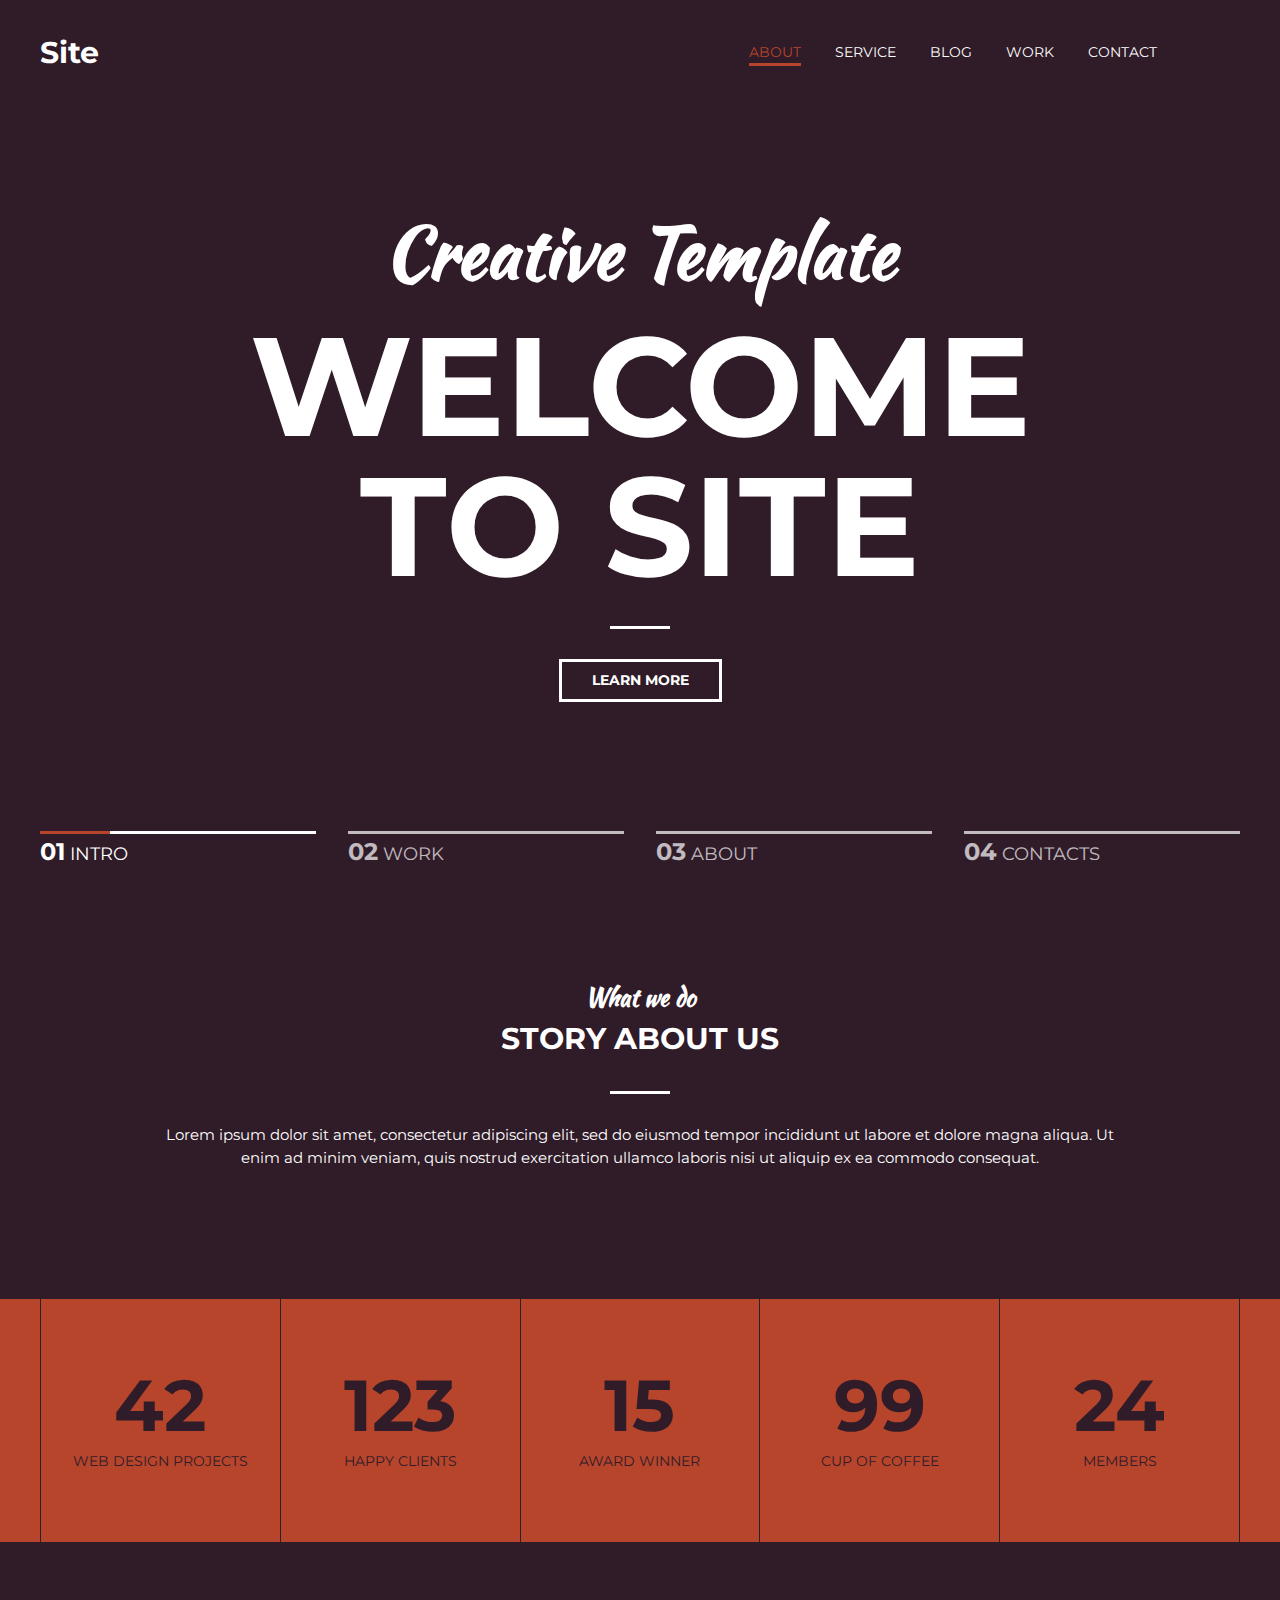
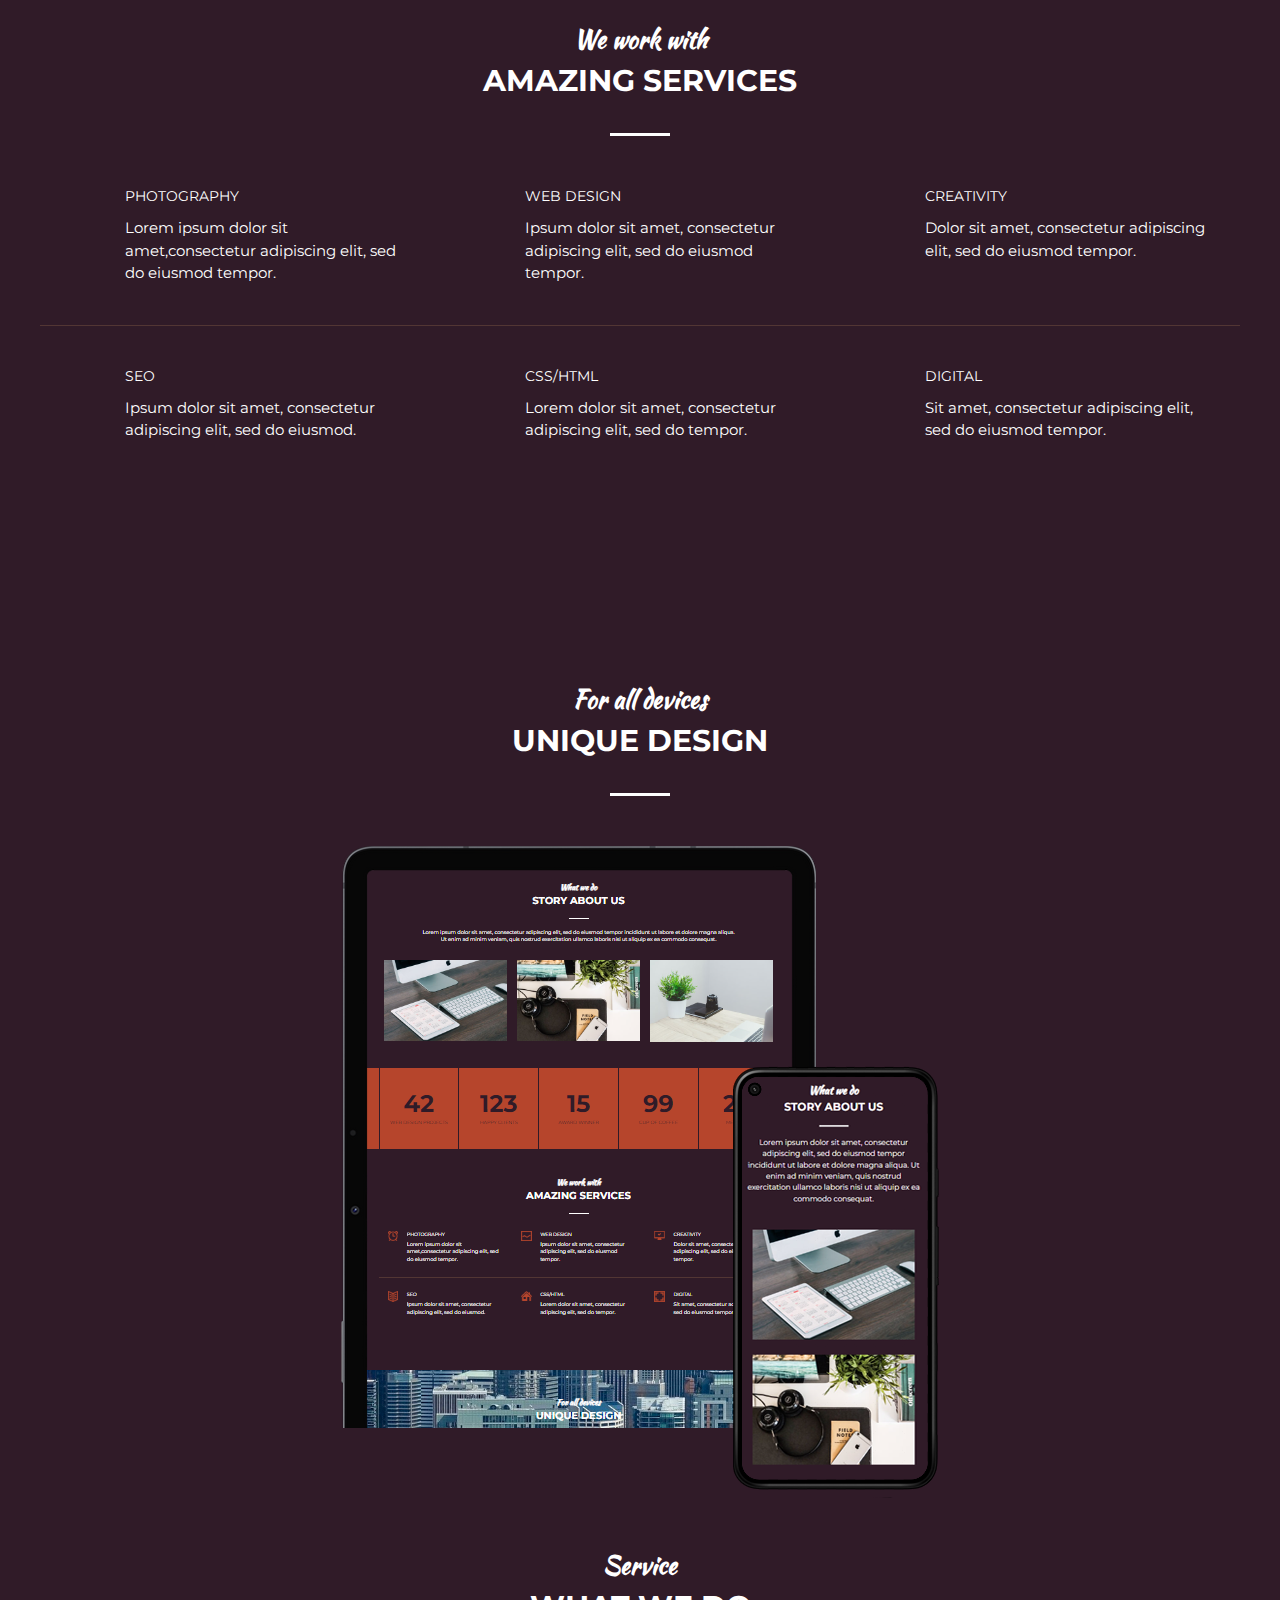
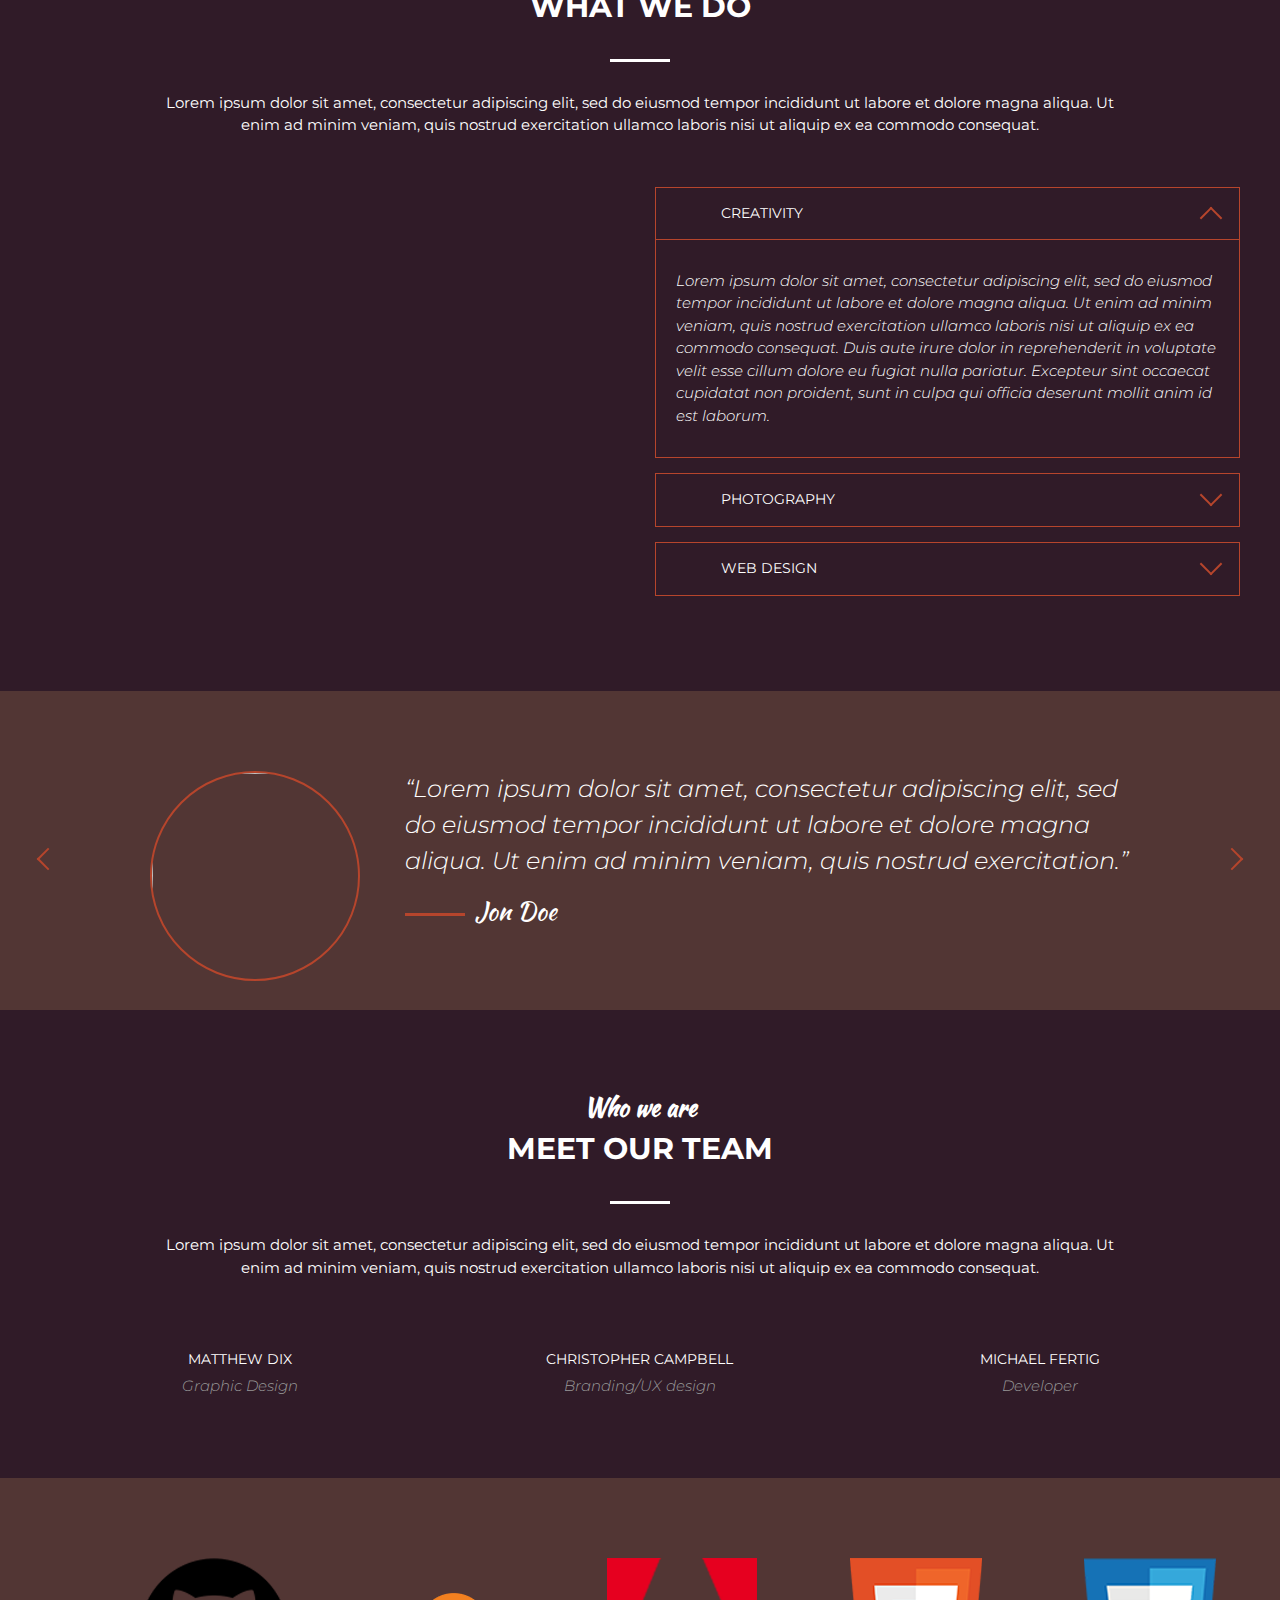
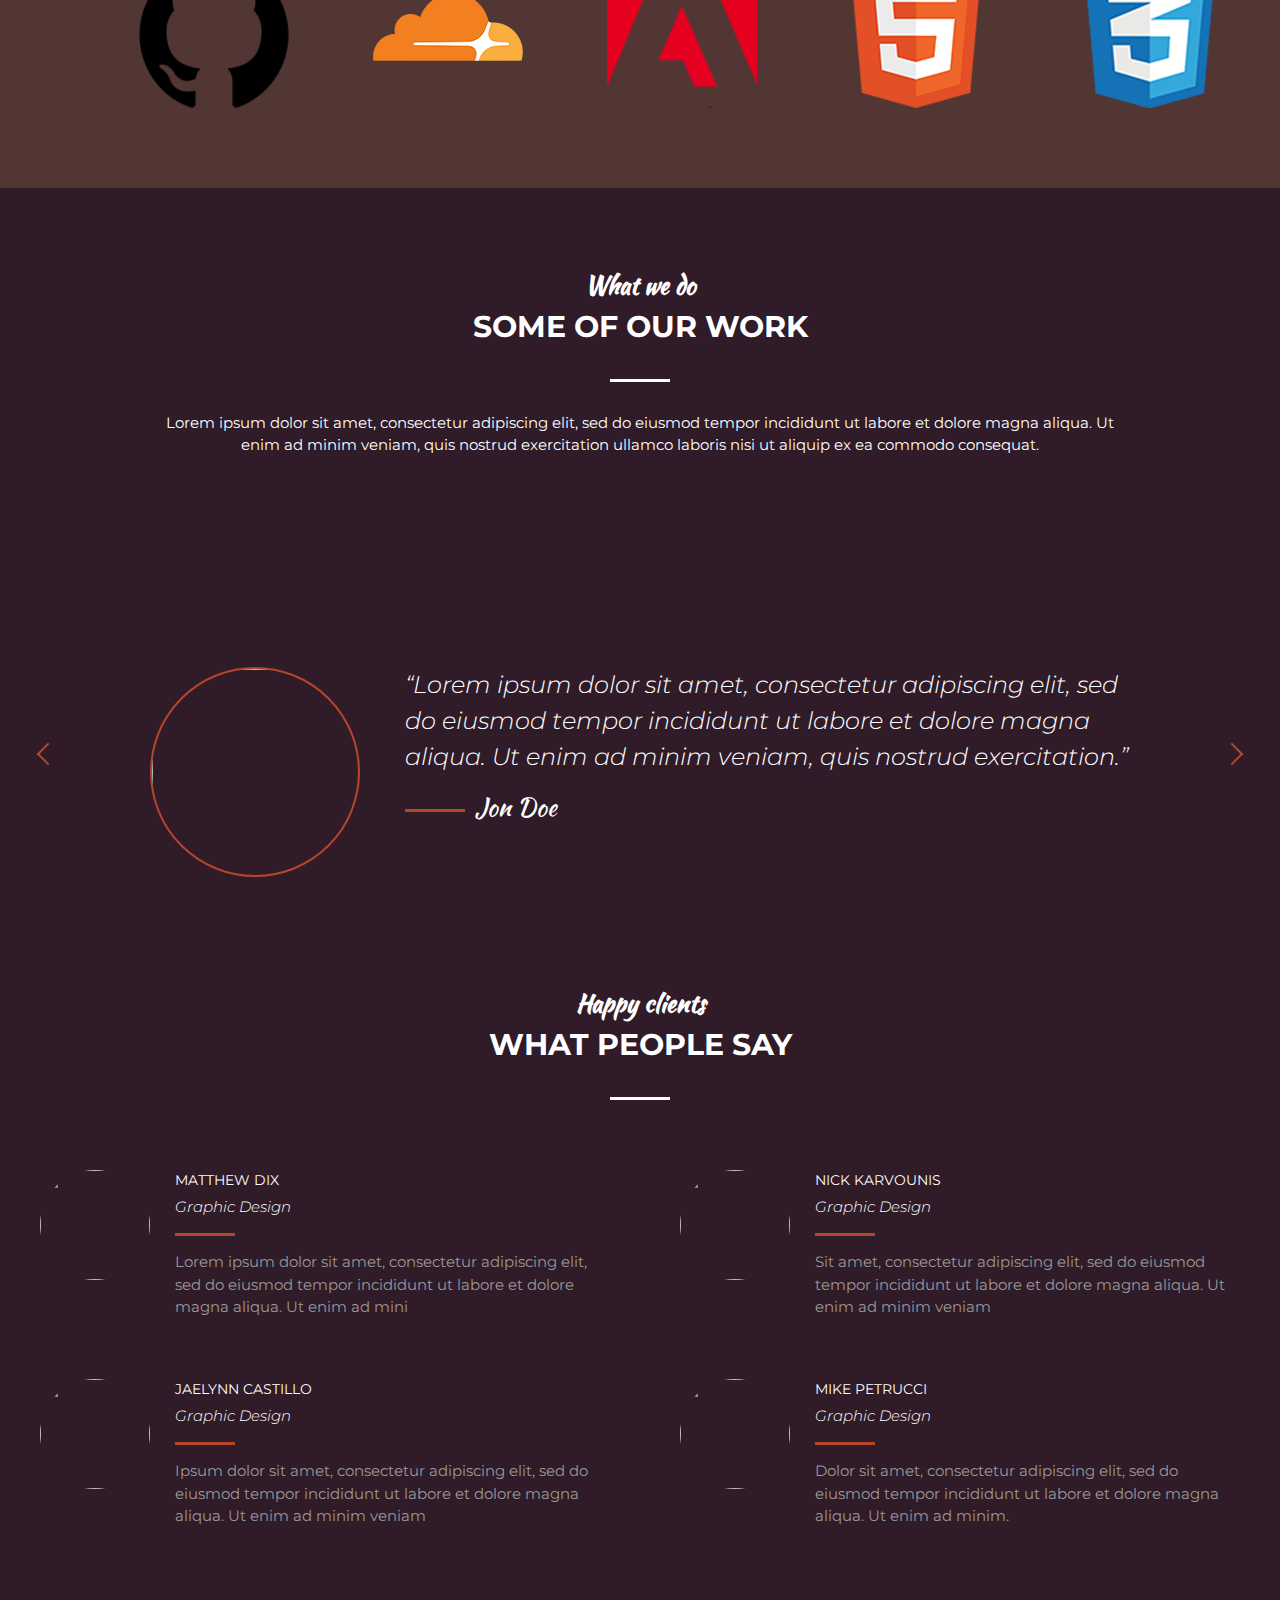
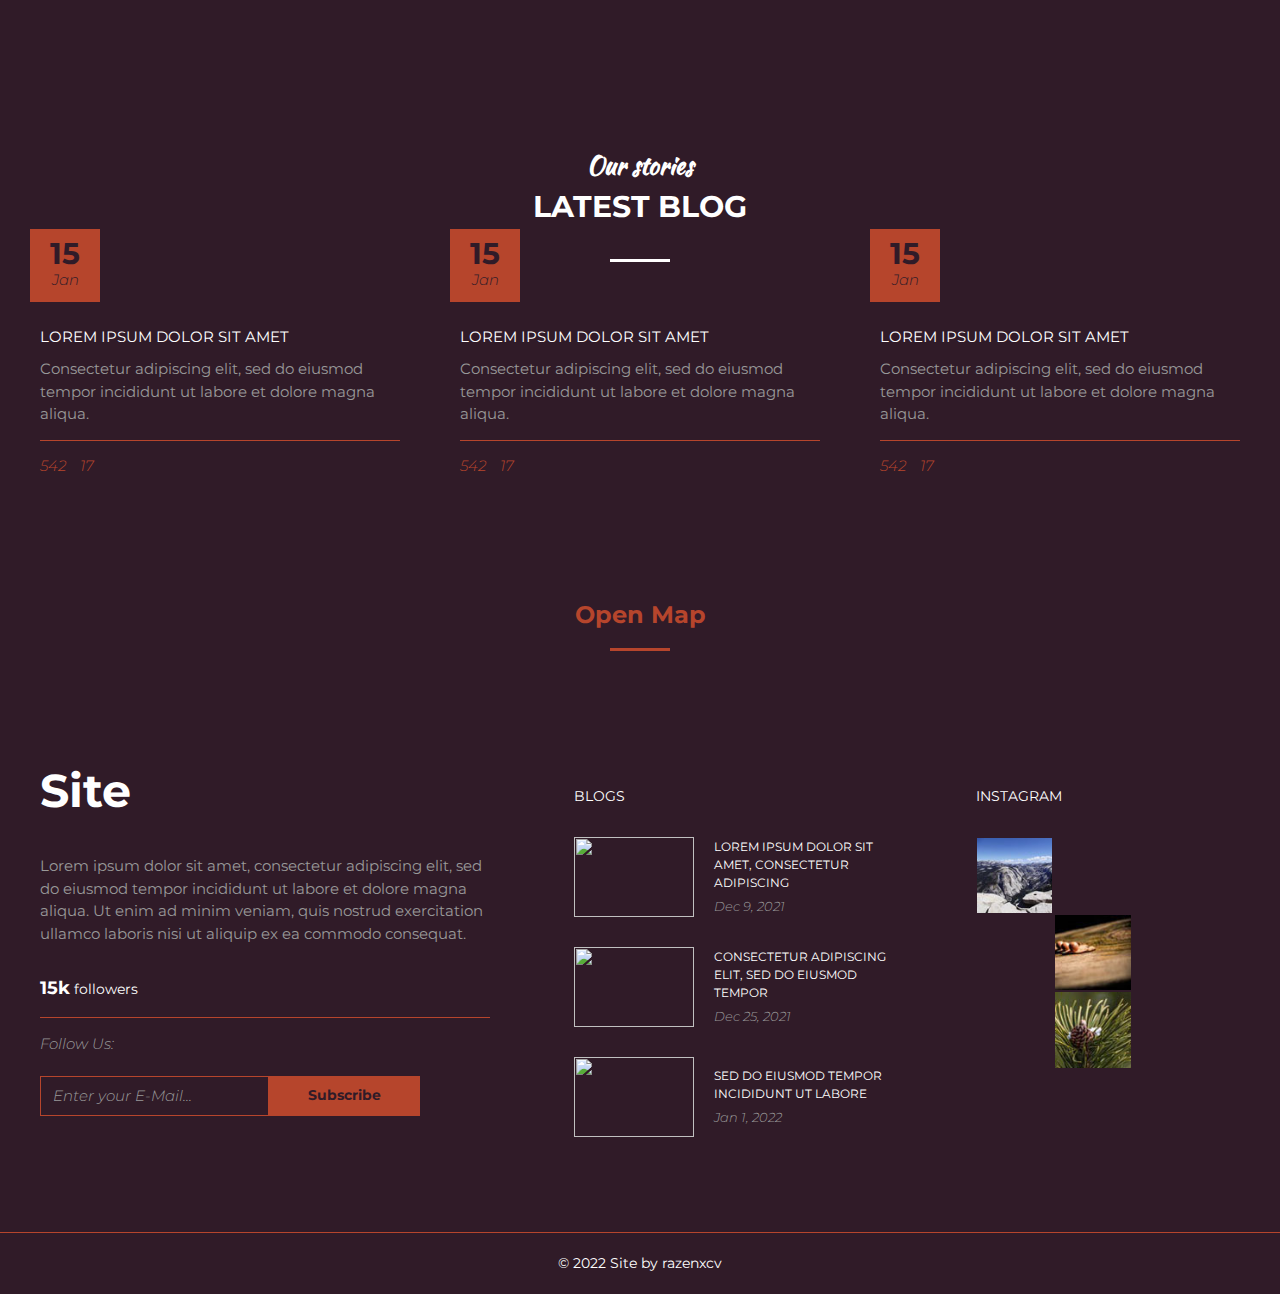
==== index.html @ 7ff01901 "update" ====
<!DOCTYPE html>
    <html lang="en">
        <head>
            <meta charset="UTF-8">
            <meta name="viewport" content="width=device-width, initial-scale=1">
            <link rel="stylesheet" href="css/style.css">
            <link rel="preconnect" href="https://fonts.googleapis.com">
            <link rel="preconnect" href="https://fonts.gstatic.com" crossorigin>
            <link href="https://fonts.googleapis.com/css2?family=Kaushan+Script&family=Montserrat:ital,wght@0,100;0,200;0,300;0,400;0,500;0,600;0,700;0,800;0,900;1,100;1,200;1,300;1,400;1,500;1,600;1,700;1,800;1,900&family=Roboto:ital,wght@0,100;0,300;0,400;0,500;0,700;0,900;1,100;1,300;1,400;1,500;1,700;1,900&display=swap" rel="stylesheet">
            <script src="https://kit.fontawesome.com/6c661b8ce2.js" crossorigin="anonymous"></script>
            <title>Site Example</title>
        </head>
        <body>

            <header class="header">
                <div class="container">
                    <div class="header__inner">
                        <div class="header__logo">Site</div>
                        <nav class="nav">
                            <a class="nav__link active" href="#">About</a>
                            <a class="nav__link" href="#">Service</a>
                            <a class="nav__link" href="#">Blog</a>
                            <a class="nav__link" href="#">Work</a>
                            <a class="nav__link" href="#">Contact</a>
                            <a class="nav__link" href="#">
                                <i class="fa-solid fa-cart-shopping"></i>
                            </a>
                            <a class="nav__link" href="#">
                                <i class="fa-solid fa-magnifying-glass"></i>
                            </a>
                        </nav>
                    </div>
                </div>
            </header>

<div class="page">

        <div class="intro">
            <div class="container">
                <div class="intro__inner">
                    <h2 class="intro__suptitle">Creative Template</h2>
                    <h1 class="intro__title">Welcome to Site</h1>

                    <a class="btn" href="#">Learn More</a>
                </div>
            </div>
<!------------------------------------------------------------------------------->
            <div class="slider">
                <div class="container">
                    <div class="slider__inner">
                <div class="slider__item active">
                    <span class="slider__num">01</span>
                    <span class="slider__text">Intro</span>
                </div>
                <div class="slider__item">
                    <span class="slider__num">02</span>
                    <span class="slider__text">Work</span>
                </div>
                <div class="slider__item">
                    <span class="slider__num">03</span>
                    <span class="slider__text">About</span>
                </div>
                <div class="slider__item">
                    <span class="slider__num">04</span>
                    <span class="slider__text">Contacts</span>
                    </div>
                    </div>
                </div>
            </div>
        </div> <!-- .intro -->
<!------------------------------------------------------------------------------->
    <section class="section">
        <div class="container">

            <div class="section__header">
                <h3 class="section__suptitle">What we do</h3>
                <h2 class="section__title">Story about us</h2>
                <div class="section__text">
                    <p>Lorem ipsum dolor sit amet, consectetur adipiscing elit, sed do eiusmod tempor incididunt ut labore et dolore magna aliqua. Ut enim ad minim veniam, quis nostrud exercitation ullamco laboris nisi ut aliquip ex ea commodo consequat.</p>
                </div>
            </div>

            <div class="card">
                <div class="card__item">
                    <div class="card__inner">
                    <div class="card__img">
                        <img src="img/images/about-us/about1.jpg" alt="">
                    </div>
                    <div class="card__text">Super team</div>
                </div>
                </div>

                <div class="card__item">
                    <div class="card__inner">
                    <div class="card__img">
                        <img src="img/images/about-us/about2.jpg" alt="">
                    </div>
                    <div class="card__text">Fast team</div>
                </div>
                </div>

                <div class="card__item">
                    <div class="card__inner">
                    <div class="card__img">
                        <img src="img/images/about-us/about3.jpg" alt="">
                    </div>
                    <div class="card__text">Good team</div>
                </div>
                </div>
            </div>

        </div> <!-- .container -->
    </section>
<!------------------------------------------------------------------------------->
    <div class="statistics">
        <div class="container">
            <div class="stat">
                <div class="stat__item">
                    <div class="stat__count">42</div>
                    <div class="stat__text">Web Design Projects</div>
                </div>
                <!---->
                <div class="stat__item">
                    <div class="stat__count">123</div>
                    <div class="stat__text">Happy Clients</div>
                </div>
                <!---->
                <div class="stat__item">
                    <div class="stat__count">15</div>
                    <div class="stat__text">Award Winner</div>
                </div>
                <!---->
                <div class="stat__item">
                    <div class="stat__count">99</div>
                    <div class="stat__text">Cup Of Coffee</div>
                </div>
                <!---->
                <div class="stat__item">
                    <div class="stat__count">24</div>
                    <div class="stat__text">Members</div>
                </div>
            </div>

        </div>
    </div>
<!------------------------------------------------------------------------------->
    <section class="section">
        <div class="container">

            <div class="section__header">
                <h3 class="section__suptitle">We work with</h3>
                <h2 class="section__title">Amazing Services</h2>
            </div>

            <div class="services">
                <!---->
                <div class="services__item services__item--border">
                <img class="services__icon"
                    src="img/images/services/img1.png" alt="">

                    <div class="services__title">Photography
                    </div>

                    <div class="services__text">Lorem ipsum dolor sit amet,consectetur adipiscing elit, sed do eiusmod tempor.
                    </div>

                </div>
                <!---->
                <div class="services__item services__item--border">
                    <img class="services__icon"
                    src="img/images/services/img2.png" alt="">
    
                    <div class="services__title">Web Design
                    </div>
    
                    <div class="services__text">Ipsum dolor sit amet, consectetur adipiscing elit, sed do eiusmod tempor.
                    </div>

                </div>
                <!---->
                <div class="services__item services__item--border">
                <img class="services__icon"
                    src="img/images/services/img3.png" alt="">

                    <div class="services__title">Creativity
                    </div>

                    <div class="services__text">Dolor sit amet, consectetur adipiscing elit, sed do eiusmod tempor.
                    </div>
                </div>
                <!---->
                <div class="services__item">
                    <img class="services__icon"
                    src="img/images/services/img4.png" alt="">
    
                    <div class="services__title">SEO
                    </div>
    
                    <div class="services__text">Ipsum dolor sit amet, consectetur adipiscing elit, sed do eiusmod.
                    </div>
    
                </div>
                <!---->
                <div class="services__item">
                    <img class="services__icon"
                    src="img/images/services/img5.png" alt="">
    
                    <div class="services__title">Css/Html
                    </div>
    
                    <div class="services__text">Lorem dolor sit amet, consectetur adipiscing elit, sed do tempor.
                    </div>
    
                </div>
                <!---->
                <div class="services__item">
                    <img class="services__icon"
                    src="img/images/services/img6.png" alt="">
    
                    <div class="services__title">Digital
                    </div>
    
                    <div class="services__text">Sit amet, consectetur adipiscing elit, sed do eiusmod tempor.
                    </div>
                </div>
            </div>
            </div> <!-- .Container -->
    </section>
<!------------------------------------------------------------------------------->
    <section class="section section--devices">
        <div class="container">

            <div class="section__header">
                <h3 class="section__suptitle">For all devices</h3>
                <h2 class="section__title">Unique Design</h2>
            </div>

            <div class="devices">
                <img class="devices__item" src="/img/images/unique-design/samsungtab.png" alt="">
                <img class="devices__item devices__item--pixel5"
                src="/img/images/unique-design/pixel5.png" alt="">
            </div>

        </div>
    </section>
<!------------------------------------------------------------------------------->
    <section class="section">
        <div class="container">

            <div class="section__header">
                <h3 class="section__suptitle">Service</h3>
                <h2 class="section__title">What we do</h2>
                <div class="section__text">
                    <p>Lorem ipsum dolor sit amet, consectetur adipiscing elit, sed do eiusmod tempor incididunt ut labore et dolore magna aliqua. Ut enim ad minim veniam, quis nostrud exercitation ullamco laboris nisi ut aliquip ex ea commodo consequat. </p>
                </div>
            </div>

            <div class="wedo">
                <div class="wedo__item">
                    <img class="wedo__img" src="/img/images/what-we-do/img_man_write_on_wall.jpg" alt="">
                </div>
                <div class="wedo__item">
                    <div class="accordion">


                        <div class="accordion__item active">
                            <div class="accordion__header">
                                <img class="accordion__icon" src="/img/images/what-we-do/img2.png" alt="">
                                <div class="accordion__title">Creativity</div>
                            </div>
                            <div class="accordion__content">
                                <p>
                                    Lorem ipsum dolor sit amet, consectetur adipiscing elit, sed do eiusmod tempor incididunt ut labore et dolore magna aliqua. Ut enim ad minim veniam, quis nostrud exercitation ullamco laboris nisi ut aliquip ex ea commodo consequat. Duis aute irure dolor in reprehenderit in voluptate velit esse cillum dolore eu fugiat nulla pariatur. Excepteur sint occaecat cupidatat non proident, sunt in culpa qui officia deserunt mollit anim id est laborum.
                                </p>
                            </div> <!-- end .accordion__content -->
                        </div> <!-- end .accordion__item -->
                        

                        <div class="accordion__item">
                            <div class="accordion__header">
                                <img class="accordion__icon" src="/img/images/what-we-do/img1.png" alt="">
                                <div class="accordion__title">Photography</div>
                            </div>
                            <div class="accordion__content">
                                <p>
                                    Lorem ipsum dolor sit amet, consectetur adipiscing elit, sed do eiusmod tempor incididunt ut labore et dolore magna aliqua. Ut enim ad minim veniam, quis nostrud exercitation ullamco laboris nisi ut aliquip ex ea commodo consequat. Duis aute irure dolor in reprehenderit in voluptate velit esse cillum dolore eu fugiat nulla pariatur. Excepteur sint occaecat cupidatat non proident, sunt in culpa qui officia deserunt mollit anim id est laborum.
                                </p>
                            </div> <!-- end .accordion__content -->
                        </div> <!-- end .accordion__item -->

                        
                        <div class="accordion__item">
                            <div class="accordion__header">
                                <img class="accordion__icon" src="/img/images/what-we-do/img3.png" alt="">
                                <div class="accordion__title">Web Design</div>
                            </div>
                            <div class="accordion__content">
                                <p>
                                    Lorem ipsum dolor sit amet, consectetur adipiscing elit, sed do eiusmod tempor incididunt ut labore et dolore magna aliqua. Ut enim ad minim veniam, quis nostrud exercitation ullamco laboris nisi ut aliquip ex ea commodo consequat. Duis aute irure dolor in reprehenderit in voluptate velit esse cillum dolore eu fugiat nulla pariatur. Excepteur sint occaecat cupidatat non proident, sunt in culpa qui officia deserunt mollit anim id est laborum.
                                </p>
                            </div> <!-- end .accordion__content -->
                        </div> <!-- end .accordion__item -->


                    </div> <!-- end .accordion -->
                </div> <!-- end .wedo__item -->
            </div> <!-- end .wedo -->

        </div>
    </section>
<!------------------------------------------------------------------------------->
    <div class="section section--blue">
        <div class="container">

            <div class="reviews">
                <a class="reviews__btn reviews__btn--prev" href="#">Prev</a>
                <a class="reviews__btn reviews__btn--next" href="#">Next</a>
                <div class="reviews__item">
                    <img class="reviews__photo" src="/img/images/imgA.png" alt="">
                    <div class="reviews__text">
                        “Lorem ipsum dolor sit amet, consectetur adipiscing elit, sed do eiusmod tempor incididunt ut labore et dolore magna aliqua. Ut enim ad minim veniam, quis nostrud exercitation.”
                    </div> <!-- end .revies__text -->
                    <div class="reviews__author">Jon Doe</div>
                </div> <!-- end .reviews__item -->
            </div> <!--end .reviews -->
        </div> <!-- end .container -->
    </div> <!--end .section--blue -->
<!------------------------------------------------------------------------------->
    <section class="section">
        <div class="container">

            <div class="section__header">
                <h3 class="section__suptitle">Who we are</h3>
                <h2 class="section__title">Meet our team</h2>
                <div class="section__text">
                    <p>Lorem ipsum dolor sit amet, consectetur adipiscing elit, sed do eiusmod tempor incididunt ut labore et dolore magna aliqua. Ut enim ad minim veniam, quis nostrud exercitation ullamco laboris nisi ut aliquip ex ea commodo consequat. </p>
                </div>
            </div>

            <div class="card">
                <div class="card__item">
                    <div class="card__inner">
                    <div class="card__img">
                        <img src="img/images/our-team/img1.jpg" alt="">
                    </div>
                    <div class="card__text">
                        <div class="social">
                            <a class="social__item" href="https://facebook.com" target="_blank">
                                <i class="fa-brands fa-facebook-f"></i>
                            </a>

                            <a class="social__item" href="https://twitter.com" target="_blank">
                                <i class="fa-brands fa-twitter"></i>
                            </a>

                            <a class="social__item" href="https://pinterest.com" target="_blank">
                                <i class="fa-brands fa-pinterest-p"></i>
                            </a>

                            <a class="social__item" href="https://instagram.com" target="_blank">
                                <i class="fa-brands fa-instagram"></i>
                            </a>
                        </div>
                    </div>
                </div>
                <div class="card__info">
                    <div class="card__name">Matthew Dix</div>
                    <div class="card__prof">Graphic Design</div>
                </div>
            </div>

                <div class="card__item">
                    <div class="card__inner">
                    <div class="card__img">
                        <img src="img/images/our-team/img2.jpg" alt="">
                    </div>
                    <div class="card__text">
                        <div class="social">
                            <a class="social__item" href="https://facebook.com" target="_blank">
                                <i class="fa-brands fa-facebook-f"></i>
                            </a>

                            <a class="social__item" href="https://twitter.com" target="_blank">
                                <i class="fa-brands fa-twitter"></i>
                            </a>

                            <a class="social__item" href="https://pinterest.com" target="_blank">
                                <i class="fa-brands fa-pinterest-p"></i>
                            </a>

                            <a class="social__item" href="https://instagram.com" target="_blank">
                                <i class="fa-brands fa-instagram"></i>
                            </a>
                        </div>
                    </div>
                </div>
                <div class="card__info">
                    <div class="card__name">Christopher Campbell</div>
                    <div class="card__prof">Branding/UX design</div>
                </div>
            </div>

                <div class="card__item">
                    <div class="card__inner">
                    <div class="card__img">
                        <img src="img/images/our-team/img3.jpg" alt="">
                    </div>
                    <div class="card__text">
                        <div class="social">
                            <a class="social__item" href="https://facebook.com" target="_blank">
                                <i class="fa-brands fa-facebook-f"></i>
                            </a>

                            <a class="social__item" href="https://twitter.com" target="_blank">
                                <i class="fa-brands fa-twitter"></i>
                            </a>

                            <a class="social__item" href="https://pinterest.com" target="_blank">
                                <i class="fa-brands fa-pinterest-p"></i>
                            </a>

                            <a class="social__item" href="https://instagram.com" target="_blank">
                                <i class="fa-brands fa-instagram"></i>
                            </a>
                        </div> <!-- .social-->
                    </div> <!-- .card__text-->
                </div> <!-- end .card__inner -->
                <div class="card__info">
                    <div class="card__name">Michael Fertig</div>
                    <div class="card__prof">Developer</div>
                </div>
            </div> <!-- end .card__item -->
        </div> <!-- end .card -->

        </div> <!-- end .container -->
    </section>
<!------------------------------------------------------------------------------->
    <div class="section section--blue">
        <div class="container">

            <div class="logos">
            <div class="logos__item">
                <img class="logos__img" src="img/images/logos/visualcode.png" alt="">
            </div>

            <div class="logos__item">
                <img class="logos__img" src="img/images/logos/github.png" alt="">
            </div>

            <div class="logos__item">
                <img class="logos__img" src="img/images/logos/cloudflare.png" alt="">
            </div>

            <div class="logos__item">
                <img class="logos__img" src="img/images/logos/adobe.png" alt="">
            </div>

            <div class="logos__item">
                <img class="logos__img" src="img/images/logos/html.png" alt="">
            </div>

            <div class="logos__item">
                <img class="logos__img" src="img/images/logos/css.png" alt="">
            </div>
            
            </div>

        </div> <!-- end .container -->
    </div> <!-- end .section--blue-->
<!------------------------------------------------------------------------------->
    <section class="section">
        <div class="conatiner">

            <div class="section__header">
                <h3 class="section__suptitle">What we do</h3>
                <h2 class="section__title">Some of our work</h2>
                <div class="section__text">
                    <p>Lorem ipsum dolor sit amet, consectetur adipiscing elit, sed do eiusmod tempor incididunt ut labore et dolore magna aliqua. Ut enim ad minim veniam, quis nostrud exercitation ullamco laboris nisi ut aliquip ex ea commodo consequat. </p>
                </div>
            </div>
        </div> <!-- end .container -->

        <div class="works">
            <div class="works__col">
                <div class="works__item">
                    <img class="works__img" src="/img/images/our-works/img1.jpg" alt="">
                    <div class="works__info">
                        <div class="works__title">creatively designed</div>
                        <div class="works__text">Lorem ipsum dolor sit</div>
                    </div>
                </div>

                <div class="works__item">
                    <img class="works__img" src="/img/images/our-works/img3.jpg" alt="">
                    <div class="works__info">
                        <div class="works__title">creatively designed</div>
                        <div class="works__text">Lorem ipsum dolor sit</div>
                    </div>
                </div>
            </div> <!-- end .works__col -->
            
            <div class="works__col">
                <div class="works__item">
                    <img class="works__img" src="/img/images/our-works/img2.jpg" alt="">
                    <div class="works__info">
                        <div class="works__title">creatively designed</div>
                        <div class="works__text">Lorem ipsum dolor sit</div>
                    </div>
                </div>

                <div class="works__item">
                    <img class="works__img" src="/img/images/our-works/img4.jpg" alt="">
                    <div class="works__info">
                        <div class="works__title">creatively designed</div>
                        <div class="works__text">Lorem ipsum dolor sit</div>
                    </div>
                </div>
            </div> <!-- end .works__col -->

            <div class="works__col">
                <div class="works__item">
                    <img class="works__img" src="/img/images/our-works/img5.jpg" alt="">
                    <div class="works__info">
                        <div class="works__title">creatively designed</div>
                        <div class="works__text">Lorem ipsum dolor sit</div>
                    </div>
                </div>
            </div> <!-- end .works__col -->

            <div class="works__col">
                <div class="works__item">
                    <img class="works__img" src="/img/images/our-works/img6.jpg" alt="">
                    <div class="works__info">
                        <div class="works__title">creatively designed</div>
                        <div class="works__text">Lorem ipsum dolor sit</div>
                    </div>
                </div>

                <div class="works__item">
                    <img class="works__img" src="/img/images/our-works/img7.jpg" alt="">
                    <div class="works__info">
                        <div class="works__title">creatively designed</div>
                        <div class="works__text">Lorem ipsum dolor sit</div>
                    </div>
                </div>
            </div> <!-- end .works__col -->
        </div> <!-- end .works -->
    </section> <!-- end .section -->
<!------------------------------------------------------------------------------->
    <div class="section">
        <div class="container">

            <div class="reviews">
                <a class="reviews__btn reviews__btn--prev" href="#">Prev</a>
                <a class="reviews__btn reviews__btn--next" href="#">Next</a>
                <div class="reviews__item">
                    <img class="reviews__photo" src="/img/images/imgA.png" alt="">
                    <div class="reviews__text">
                        “Lorem ipsum dolor sit amet, consectetur adipiscing elit, sed do eiusmod tempor incididunt ut labore et dolore magna aliqua. Ut enim ad minim veniam, quis nostrud exercitation.”
                    </div> <!-- end .revies__text -->
                    <div class="reviews__author">Jon Doe</div>
                </div> <!-- end .reviews__item -->
            </div> <!--end .reviews -->
        </div> <!-- end .container -->
    </div> <!--end .section -->
<!------------------------------------------------------------------------------->
    <section class="section section--clients">
        <div class="conatiner">

            <div class="section__header">
                <h3 class="section__suptitle">Happy clients</h3>
                <h2 class="section__title">What people say</h2>
            </div>

            <div class="clients">
                <div class="clients__item">
                    <img class="clients__photo" src="/img/images/what-people-say/cl1.png" alt="">
                    <div class="clients__content">
                        <div class="clients__name">Matthew Dix</div>   
                        <div class="clients__prof">Graphic Design</div>
                        <div class="clients__text">Lorem ipsum dolor sit amet, consectetur adipiscing elit, sed do eiusmod tempor incididunt ut labore et dolore magna aliqua. Ut enim ad mini</div> 
                    </div>
                </div>
                
                <div class="clients__item">
                    <img class="clients__photo" src="/img/images/what-people-say/cl2.png" alt="">
                    <div class="clients__content">
                        <div class="clients__name">Nick Karvounis</div>   
                        <div class="clients__prof">Graphic Design</div>
                        <div class="clients__text">Sit amet, consectetur adipiscing elit, sed do eiusmod tempor incididunt ut labore et dolore magna aliqua. Ut enim ad minim veniam</div> 
                    </div>
                </div>

                <div class="clients__item">
                    <img class="clients__photo" src="/img/images/what-people-say/cl3.png" alt="">
                    <div class="clients__content">
                        <div class="clients__name">Jaelynn Castillo</div>   
                        <div class="clients__prof">Graphic Design</div>
                        <div class="clients__text">Ipsum dolor sit amet, consectetur adipiscing  elit, sed do eiusmod tempor incididunt ut labore et dolore magna aliqua. Ut enim ad minim veniam</div> 
                    </div>
                </div>

                <div class="clients__item">
                    <img class="clients__photo" src="/img/images/what-people-say/cl4.png" alt="">
                    <div class="clients__content">
                        <div class="clients__name">Mike Petrucci</div>   
                        <div class="clients__prof">Graphic Design</div>
                        <div class="clients__text">Dolor sit amet, consectetur adipiscing elit, sed do eiusmod tempor incididunt ut labore et dolore magna aliqua. Ut enim ad minim.</div> 
                    </div>
                </div>

            </div> <!-- end .clients -->

        </div> <!-- end .container -->
    </section> <!-- end .section -->
<!------------------------------------------------------------------------------->
    <section class="section">
        <div class="container">

            <div class="section__header">
                <h3 class="section__suptitle">Our stories</h3>
                <h2 class="section__title">Latest blog</h2>
            </div> <!-- end .section__header -->

            <div class="blog">
                <div class="blog__item">
                    <div class="blog__header">
                        <a href="#">
                            <img class="blog__photo" src="/img/images/latest-blog/1.jpg" alt="">
                        </a>
                        <div class="blog__date">
                            <div class="blog__date--day">15</div>
                            Jan
                        </div> <!-- end .blog__date -->
                    </div> <!-- end .blog__header -->
                    <div class="blog__content">
                        <div class="blog__title">
                            <a href="#">Lorem ipsum dolor sit amet</a>
                        </div> <!-- end .blog__title -->
                        <div class="blog__text">Consectetur adipiscing elit, sed do eiusmod tempor incididunt ut labore et dolore magna aliqua.</div>
                    </div> <!-- end .blog__content -->
                    <div class="blog__footer">
                        <div class="blog--stat">
                        <span class="blog--stat__item">
                            <i class="fa-solid fa-eye"></i>542</span>
                        <span class="blog--stat__item">
                            <i class="fa-solid fa-comment-dots"></i>17</span>
                    </div> <!-- end .blog--stat -->
                    </div> <!-- end. blog__footer-->
                </div> <!-- end .blog__item-->
    <!---->
                <div class="blog__item">
                    <div class="blog__header">
                        <a href="#">
                            <img class="blog__photo" src="/img/images/latest-blog/2.jpg" alt="">
                        </a>
                        <div class="blog__date">
                            <div class="blog__date--day">15</div>
                            Jan
                        </div> <!-- end .blog__date -->
                    </div> <!-- end .blog__header -->
                    <div class="blog__content">
                        <div class="blog__title">
                            <a href="#">Lorem ipsum dolor sit amet</a>
                        </div> <!-- end .blog__title -->
                        <div class="blog__text">Consectetur adipiscing elit, sed do eiusmod tempor incididunt ut labore et dolore magna aliqua.</div>
                    </div> <!-- end .blog__content -->
                    <div class="blog__footer">
                        <div class="blog--stat">
                        <span class="blog--stat__item">
                            <i class="fa-solid fa-eye"></i>542</span>
                        <span class="blog--stat__item">
                            <i class="fa-solid fa-comment-dots"></i>17</span>
                    </div> <!-- end .blog--stat -->
                    </div> <!-- end. blog__footer-->
                </div> <!-- end .blog__item-->
    <!---->
                <div class="blog__item">
                    <div class="blog__header">
                        <a href="#">
                            <img class="blog__photo" src="/img/images/latest-blog/3.jpg" alt="">
                        </a>
                        <div class="blog__date">
                            <div class="blog__date--day">15</div>
                            Jan
                        </div> <!-- end .blog__date -->
                    </div> <!-- end .blog__header -->
                    <div class="blog__content">
                        <div class="blog__title">
                            <a href="#">Lorem ipsum dolor sit amet</a>
                        </div> <!-- end .blog__title -->
                        <div class="blog__text">Consectetur adipiscing elit, sed do eiusmod tempor incididunt ut labore et dolore magna aliqua.</div>
                    </div> <!-- end .blog__content -->
                    <div class="blog__footer">
                        <div class="blog--stat">
                        <span class="blog--stat__item">
                            <i class="fa-solid fa-eye"></i>542</span>
                        <span class="blog--stat__item">
                            <i class="fa-solid fa-comment-dots"></i>17</span>
                    </div> <!-- end .blog--stat -->
                    </div> <!-- end. blog__footer-->
                </div> <!-- end .blog__item-->
    <!---->
            </div> <!-- end .blog -->
        </div> <!-- end .container -->
    </section> <!-- end .section -->
<!------------------------------------------------------------------------------->
    <section class="section section--map">
        <div class="container">
            <div class="map">
                <h2 class="map__title">
                    <div><i class="fa-solid fa-map-location-dot"></i></div>
                    <a href="https://goo.gl/maps/YETu9uwaqTvoH1TU6" target="_blank">Open Map</a>
                </h2>
            </div>
        </div> <!-- end .container -->
    </section>
<!------------------------------------------------------------------------------->
    <footer class="footer">
        <div class="container">

            <div class="footer__inner">
                <div class="footer__col footer__col--first">
                    <div class="footer__logo">Site</div>
                    <div class="footer__text">
                        Lorem ipsum dolor sit amet, consectetur adipiscing elit, sed do eiusmod tempor incididunt ut labore et dolore magna aliqua. Ut enim ad minim veniam, quis nostrud exercitation ullamco laboris nisi ut aliquip ex ea commodo consequat.</div>
                    <div class="footer__social">
                        <div class="footer__social--header">
                            <b>15k</b> followers
                        </div> <!-- end .footer__social--header-->
                        <div class="footer__social--content">
                            Follow Us:
                            <a href="https://facebook.com" target="_blank">
                                <i class="fa-brands fa-facebook-f"></i>
                            </a>
                            <a href="https://twitter.com" target="_blank">
                                <i class="fa-brands fa-twitter"></i>
                            </a>
                            <a href="https://instagram.com" target="_blank">
                                <i class="fa-brands fa-instagram"></i>
                            </a>
                            <a href="https://pinterest.com" target="_blank">
                                <i class="fa-brands fa-pinterest-p"></i>
                            </a>
                            <a href="https://plus.google.com" target="_blank">
                                <i class="fa-brands fa-google-plus-g"></i>
                            </a>
                            <a href="https://youtube.com" target="_blank">
                                <i class="fa-brands fa-youtube"></i>
                            </a>
                            
                        </div> <!-- end .footer__social--content -->
                    </div> <!-- end .footer__social -->

                    <form class="subscribe" action="/" method="post">
                        <input class="subscribe__input" type="email" name="name" placeholder="Enter your E-Mail...">
                        <button class="subscribe__btn" type="submit">Subscribe</button>
                    </form>

                </div> <!-- end .footer__col -->

                <div class="footer__col footer__col--second">
                    <div class="footer__title">Blogs</div>

                    <div class="blogs">
                        <div class="blogs__item">
                            <img class="blogs__img" src="/img/images/footer/blogs/1.jpg" alt="">
                            <div class="blogs__content">
                            <a class="blogs__title" href="#">Lorem ipsum dolor sit amet, 
                                consectetur adipiscing</a>
                                <div class="blogs__date">Dec 9, 2021</div>
                            </div>
                        </div> <!-- end .blogs__item-->

                        <div class="blogs__item">
                            <img class="blogs__img" src="/img/images/footer/blogs/2.jpg" alt="">
                            <div class="blogs__content">
                            <a class="blogs__title" href="#">Consectetur adipiscing elit, 
                                sed do eiusmod tempor</a>
                                <div class="blogs__date">Dec 25, 2021</div>
                            </div>
                        </div> <!-- end .blogs__item-->

                        <div class="blogs__item">
                            <img class="blogs__img" src="/img/images/footer/blogs/3.jpg" alt="">
                            <div class="blogs__content">
                            <a class="blogs__title" href="#">sed do eiusmod tempor 
                                incididunt ut labore</a>
                                <div class="blogs__date">Jan 1, 2022</div>
                            </div>
                        </div> <!-- end .blogs__item-->

                    </div> <!-- end .blogs -->

                </div>
                <div class="footer__col footer__col--third">
                    <div class="footer__title">Instagram</div>
                
                
                <div class="instagram">
                    <a class="instagram__item" href="#" target="_blank">
                        <img src="/img/images/footer/instagram/1.jpg" alt="">
                    </a>

                    <a class="instagram__item" href="#" target="_blank">
                        <img src="/img/images/footer/instagram/2.jpg" alt="">
                    </a>

                    <a class="instagram__item" href="#" target="_blank">
                        <img src="/img/images/footer/instagram/3.jpg" alt="">
                    </a>

                    <a class="instagram__item" href="#" target="_blank">
                        <img src="/img/images/footer/instagram/4.jpg" alt="">
                    </a>

                    <a class="instagram__item" href="#" target="_blank">
                        <img src="/img/images/footer/instagram/5.jpg" alt="">
                    </a>

                    <a class="instagram__item" href="#" target="_blank">
                        <img src="/img/images/footer/instagram/6.jpg" alt="">
                    </a>
                    <a class="instagram__item" href="#" target="_blank">
                        <img src="/img/images/footer/instagram/7.jpg" alt="">
                    </a>

                    <a class="instagram__item" href="#" target="_blank">
                        <img src="/img/images/footer/instagram/8.jpg" alt="">
                    </a>

                    <a class="instagram__item" href="#" target="_blank">
                        <img src="/img/images/footer/instagram/9.jpg" alt="">
                    </a>

                </div>
                </div>

            </div> <!-- end .footer__inner -->

        </div> <!-- end .container -->

    <div class="copyright">
        © 2022 Site by <span>razenxcv</span>
    </div>

    </footer> <!-- end .footer -->
<!------------------------------------------------------------------------------->

</div> <!-- end .page -->

        </body>
    </html>
---- css/style.css ----
body {
    margin: 0;
    background: #301B28;
    font-family: 'Montserrat', sans-serif;

    font-size: 15px;
    line-height: 1.5;
    color: #fff;
}

*, 
*:before,
*:after{
    box-sizing: border-box;
}

h1, h2, h3, h4, h5, h6 {
    margin: 0;
}

hr {
    display: block;
    width: 100%;
    height: 1px;
    margin: 40px 0;
    border: 0;
    background-color: #B6452C;
}

/* scrollbar */

::-webkit-scrollbar {
    width: 10px;
}

::-webkit-scrollbar-track {
    background: #444444;
    border-radius: 50px;
}

::-webkit-scrollbar-thumb {
    background: rgb(136, 136, 136);
    border-radius: 50px;
}

/* Page */
.page {
    overflow: hidden;
}

/* Container */
.container {
    width: 100%;
    max-width: 1230px;
    padding: 0 15px;
    margin: 0 auto;
}

/* Intro */

.intro {
    display: flex;
    flex-direction: column;
    justify-content: center;
    width: 100%;
    height: 100vh;
    background: url(../img/images/intro.jpg)
    center no-repeat;
    background-size: cover;
}

.intro__inner {
    width: 100%;
    max-width: 880px;
    margin: 0 auto;
    text-align: center;
}

.intro__title {
    color: #fff;
    font-size: 140px;
    font-weight: 700;
    text-transform: uppercase;
    line-height: 1;
}

.intro__title:after {
    content: "";
    display: block;
    width: 60px;
    height: 3px;
    margin: 30px auto;

    background-color: #fff;
}

.intro__suptitle {
    margin-bottom: 10px;
    font-family: 'Kaushan Script', cursive;
    font-size: 72px;
    color: #fff;
}

/* Header */
.header {
    width: 100%;
    padding-top: 30px;

    position: absolute;
    top: 0;
    left: 0;
    right: 0;
    z-index: 1000;
}

.header__inner {
    display: flex;
    justify-content: space-between;
    align-items: center;
}

.header__logo {
    font-size: 30px;
    font-weight: 700;
    color: #fff;
}

/* Navigation */
.nav {
    font-size: 14px;
    text-transform: uppercase;
}

.nav__link {
    display: inline-block;
    vertical-align: top;
    margin: 0 15px;
    position: relative;
    color: #fff;
    text-decoration: none;
    transition: color 0.2s linear;
}

.nav__link:after {
    content: "";
    display: block;
    width: 100%;
    height: 3px;

    background-color: #B6452C;
    opacity: 0;

    position: absolute;
    top: 100%;
    left: 0;
    z-index: 1;

    transition: opacity 0.2s linear;
}

.nav__link:hover {
    color: #B6452C;
}

.nav__link:hover:after,
.nav__link.active:after {
    opacity: 1;
}

.nav__link.active {
    color: #B6452C;
}

/* Button */
.btn {
    display: inline-block;
    vertical-align: top;
    padding: 8px 30px;


    border: 3px solid #fff;

    font-size: 14px;
    font-weight: 700;
    color: #fff;
    text-transform: uppercase;
    text-decoration: none;

    transition: background 0.2s linear,
    color 0.2s linear;
}

.btn:hover {
    background-color: #fff;
    color: #301B28;
}


/* down intro slider */

.slider {
    padding-bottom: 30px;
    width: 100%;
    position: absolute;
    bottom: 0;
    left: 0;
    z-index: 1;
}

.slider__inner {
    display: flex;
    justify-content: space-between;
}

.slider__item {
    width: 23%;
    padding: 0 0;
    position: relative;

    border-top: 3px solid #fff;
    opacity: 0.7;

    font-size: 18px;
    color: #fff;
    text-transform: uppercase;;
}

.slider__item.active {
    opacity: 1;
}

.slider__item.active:before {
    content: "";
    display: block;
    width: 70px;
    height: 3px;

    background-color: #B6452C;

    position: absolute;
    top: -3px;
    left: 0;
    z-index: 1;
}

.slider__num {
    font-size: 24px;
    font-weight: 700;
}

/*sections*/
.section {
    padding: 80px 0;
}

.section--devices {
    margin-bottom: 40px;
    padding-bottom: 0;

    background: url("../img/images/unique-design/wall.jpg")
    center no-repeat;
    -webkit-background-size: cover;
    background-size: cover;
}

.section--blue {
    background-color: #523634;
}

.section--gray {
    background-color: gray;
}

.section--clients {
    background: url("../img/images/what-people-say/wall.jpg")
    center no-repeat;
    -webkit-background-size: cover;
    background-size: cover;
}

.section--map {
    padding: 40px 0;
    background: url(/img/images/wall_openmap_seattle_ed.png)
    center no-repeat;
    -webkit-background-size: cover;
    background-size: cover;
}

.section__header {
    width: 100%;
    max-width: 950px;
    margin: 0 auto 50px;
    text-align: center;
}

.section__suptitle {
    font-family: 'Kaushan Script',
    cursive;
    font-size: 24px;
    color: #fff;
}

.section__title {
    font-size: 30px;
    font-weight: 700;
    color: #fff;
    text-transform: uppercase;
}

.section__title:after {
    content: "";
    display: block;
    width: 60px;
    height: 3px;
    margin: 30px auto;
    background-color: #fff;
}

.section__text {
    font-size: 15px;
    color: #fff;

}

/* about us images */

.card {
    margin-top: 80px -15px 0;
    display: flex;
    flex-wrap: wrap;
    justify-content: space-between;

}

.card__item {
    /* img size */
    width: 33.33333%;
    padding: 0 15px;
}

.card__inner {
    position: relative;
    background-color: #DDC5A2;
}

.card__inner:hover .card__img {
    transform: translate3d(-10px, -10px, 0);
}

.card__inner:hover .card__img img {
    /* opacity img */
    opacity: 0.1;
    
}


.card__inner:hover .card__text {
    opacity: 1;
}



.card__img {
    background: #B6452C;

    transition: transform 0.1s linear;
}

.card__img img {
    display: block;
    max-width: 100%;
    height: auto;
    transition: opacity 0.2s linear;
}

.card__text {
    width: 100%;
    font-size: 18px;
    color: #301B28;
    text-transform: uppercase;
    font-weight: 700;
    text-align: center;
    opacity: 0;

    position: absolute;
    top: 50%;
    left: 0;
    z-index: 2;
    transform: translate3d(-10px, -10px, 0);
   /* transform: translate3d(0, -50%, 0); */
    transition: opacity 0.2s linear;
}

.card__info {
    margin-top: 20px;
    text-align: center;
}

.card__name {
    margin-bottom: 5px;
    font-size: 14px;
    color: #fff;
    text-transform: uppercase;
}

.card__prof {
    font-size: 15px;
    font-style: italic;
    font-weight: 300;
    color: #999;
}

/* Statistics section */
.statistics {
    background-color: #B6452C;
}

.stat {
    display: flex;
    flex-wrap: wrap;
}

.stat__item {
    flex: 1 1 0;
    padding: 70px 25px;
    color: #301B28;
    border-left: 1px solid #301B28;

    text-align: center;
}

.stat__item:last-child {
    border-right: 1px solid #301B28;
}

.stat__count {
    margin-bottom: 10px;
    font-size: 72px;
    font-weight: 700;
    line-height: 1;
}

.stat__text {
    font-size: 14px;
    text-transform: uppercase;
}


/* services block */
.services {
    display: flex;
    flex-wrap: wrap;
}

.services__item {
    width: 33.33333%;
    padding: 0 35px 40px 85px;
    position: relative;
    margin-bottom: 40px;
}

.services__item--border {
    border-bottom: 1px solid #523634;
}

.services__icon {
    position: absolute;
    top: 0;
    left: 28px;
    z-index: 1;
}

.services__title {
    margin-bottom: 10px;
    font-size: 14px;
    color: #fff;
    text-transform: uppercase;
}

.services__text {
    font-size: 15px;
    color: #fff;
}

/* Devices */

.devices {
    width: 100%;
    max-width: 600px;
    margin: 0 auto;
    position: relative;
}

.devices__item {
    display: block;
    max-width: 100%;
    height: auto;
}

.devices__item--pixel5 {
    position: absolute;
    bottom: -70px;
    right: 0;
    z-index: 1;
}

/* What we do block */

.wedo {
    display: flex;
    flex-wrap: wrap;
    margin: 0 -15px;
}

.wedo__item {
    width: 50%;
    padding: 0 15px;
}

.wedo__img {
    display: block;
    max-width: 100%;
    height: auto;
}

/* accordion block */

.accordion__item {
    border: 1px solid #B6452C;
    margin-bottom: 15px;
}

.accordion__item.active
.accordion__content {
display: block;
}

.accordion__item.active
.accordion__header {
    border-bottom-color: #B6452C;
}

.accordion__item.active
.accordion__header:after {
    transform: translateY(-50%) rotate(-45deg);
    margin-top: 5px;
}

.accordion__header {
    padding: 15px 20px 15px 65px;
    position: relative;

    border-bottom: 1px solid transparent;
    cursor: pointer;
}

.accordion__header:after {
    content: "";
    display: block;
    width: 16px;
    height: 16px;
    
    border-top: 2px solid #B6452C;
    border-right: 2px solid #B6452C;

    margin-top: -5px;

    position: absolute;
    top: 50%;
    right: 20px;
    z-index: 1;
    transform: translateY(-50%) rotate(135deg);
}

.accordion__icon {
    position: absolute;
    top: 50%;
    left: 20px;
    z-index: 1;

    transform: translateY(-50%);
}

.accordion__content {
    padding: 15px 20px;
    display: none;

    font-size: 15px;
    color: #fff;
    font-style: italic;
    font-weight: 300;
}

.accordion__title {
    font-size: 14px;
    color: #fff;
    text-transform: uppercase;
}

/* reviews block */
.reviews {
    padding: 0 110px;
    position: relative;
}

.reviews__item {
    padding-left: 255px;
    position: relative;
}

.reviews__photo {
    display: block;
    width: 210px;
    height: 210px;
    border: 2px solid #B6452C;
    border-radius: 50%;
    position: absolute;
    top: 0;
    left: 0;
    z-index: 1;
}

.reviews__text {
    margin-bottom: 15px;
    
    font-size: 24px;
    font-style: italic;
    font-weight: 300;
    color: #fff;
}

.reviews__author {
    font-family: 'Kaushan Script', cursive;
    font-size: 24px;
    color: #fff;
}

.reviews__author::before {
    content: "";
    display: inline-block;
    vertical-align: middle;
    width: 60px;
    height: 3px;
    background-color: #B6452C;
    margin-right: 10px;
}

.reviews__btn {
    font-size: 0;
    color: transparent;

    position: absolute;
    top: 50%;
    z-index: 1;
    transform: translateY(-50%);
}

.reviews__btn:after {
    content: "";
    display: block;
    width: 16px;
    height: 16px;
    
    border-top: 2px solid #B6452C;
    border-left: 2px solid #B6452C;
}

.reviews__btn--prev {
    left: 0;
    transform: rotate(-45deg);
}

.reviews__btn--next {
    right: 0;
    transform: rotate(135deg);
}


/* social icon */
.social {
    display: flex;
    justify-content: center;
}

.social__item {
    width: 55px;
    height: 55px;
    padding: 12px 10px;
    background-color: #DDC5A2;
    border-right: 1px solid #B6452C;
    font-size: 30px;
    text-decoration: none;
    color: #301B28;
    line-height: 1;
    transition: background 0.2s linear, color 0.2s linear;
    transform: translate3d(-10px, -10px, 0);

}

.social__item:last-child {
    border-right: 0;
}

.social__item:hover {
    background-color: #301B28;
    color: #fff;
}

/* logos block */
.logos {
    display: flex;
    justify-content: space-between;
    align-items: center;
    margin: 0 -15;
}

.logos__item {
    padding: 0 15px;
}

.logos__img {
    display: block;
    max-width: 100%;
    height: auto;
}


/* our works block */
.works {
    display: flex;
}

.works__col {
    flex: 1 1 0;
}

.works__item {
    position: relative;
    background: #B6452C;
}

.works__item:hover .works__img {
    opacity: 0.1;
}

.works__item:hover .works__info {
    opacity: 1;
}

.works__img {
    display: block;
    max-width: 100%;
    height: auto;
    transition: opacity 0.2s linear;
}

.works__info {
    width: 100%;
    padding: 0 15px;
    text-align: center;
    color: #301B28;
    opacity: 0;
    position: absolute;
    top: 50%;
    left: 0;
    right: 0;
    z-index: 1;
    transform: translate3d(0, -50%, 0);
    transition: opacity 0.2s linear;
}

.works__title {
    margin-bottom: 5px;
    font-size: 14px;
    text-transform: uppercase;
}

.works__text {
    font-size: 15px;
    font-weight: 300;
    font-style: italic;

}

/* what people say/happy clients block */
.clients {
    width: 100%;
    display: flex;
    flex-wrap: wrap;
    margin-top: 70px;
}

.clients__item {
    width: 50%;
    padding: 0 45px 0 175px;
    position: relative;
    margin-bottom: 60px;
}

.clients__photo {
    width: 110px;
    height: 110px;
    border-radius: 50%;
    position: absolute;
    top: 0;
    left: 40px;
    z-index: 1;
}

.clients__name {
    margin-bottom: 5px;
    font-size: 14px;
    color: #fff;
    text-transform: uppercase;
}

.clients__prof {
    font-size: 15px;
    color: #fff;
    font-style: italic;
    font-weight: 300;
}

.clients__text {
    font-size: 15px;
    color: #999;

}

.clients__text:before {
    content: "";
    display: block;
    width: 60px;
    height: 3px;
    margin: 15px 0;
    background-color: #B6452C;
}

/* latest blog block */

.blog {
    display: flex;
    flex-wrap: wrap;
    justify-content: space-between;
}

.blog__item {
    width: 30%;
}

.blog__header {
    position: relative;
    margin-bottom: 14px;
}

.blog__photo {
    display: block;
    max-width: 100%;
    height: auto;
}

.blog__date {
    padding: 10px 20px;
    background-color: #B6452C;

    font-style: italic;
    font-size: 15px;
    color: #301B28;
    font-weight: 300;
    text-align: center;

    position: absolute;
    bottom: 10px;
    left: -10px;
    z-index: 1;
}

.blog__date--day {
    font-size: 30px;
    line-height: 1;
    font-weight: 700;
    font-style: normal;
}

.blog__content {
    margin-bottom: 14px;
}

.blog__title {
    margin-bottom: 10px;
    font-style: 14px;
    color: #fff;
    text-transform: uppercase;
}

.blog__title a {
    color: inherit;
    text-decoration: none;
}

.blog__title a:hover {
    text-decoration: underline;
}

.blog__text {
    font-size: 15px;
    color: #999;
}

.blog__footer {
    padding-top: 14px;
    border-top: 1px solid #B6452C;

    font-size: 15px;
    font-weight: 300;
    font-style: italic;
    color: #fff;
}

.blog--stat__item {
    display: inline-block;
    vertical-align: top;
    margin-right: 10px;
}

.blog--stat__item {
    color: #B6452C;
}

/* map */

.map {
    text-align: center;
}

.map__title {
    font-size: 24px;
    color: #B6452C;
    font-weight: 700;
}

.map__title:after {
    content: "";
    display: block;
    width: 60px;
    height: 3px;
    margin: 15px auto 0;
    background-color: #B6452C;
}

.map__title a {
    color: inherit;
    text-decoration: none;
}

.map__title a:hover {
    text-decoration: underline;
}

/* footer */

.footer {
    padding-top: 65px;
    background-color: #301B28;
}

.footer__inner {
    width: 100%;
    display: flex;
    flex-wrap: wrap;
    justify-content: space-between;
    margin: 0 -15px;
    padding-bottom: 65px;
}

.footer__col {
    padding: 0 15px;
}

.footer__col--first {
    width: 40%;
}

.footer__col--second {
    width: 29%;
}

.footer__col--third {
    width: 22%;
}

.footer__logo {
    margin-bottom: 30px;

    font-size: 46px;
    font-weight: 700;
    color: #fff;
}

.footer__text {
    margin-bottom: 30px;
    font-size: 15px;
    color: #999;
}

.footer__social {
    margin-bottom: 20px;
}

.footer__social--header {
    padding-bottom: 15px;

    font-size: 14px;
    color: #fff;

    border-bottom: 1px solid #B6452C;
}

.footer__social--header b {
    font-size: 18px;
}

.footer__social--content {
    padding-top: 15px;

    font-size: 15px;
    color: #999;
    font-style: italic;
    font-weight: 300;
}


.footer__social--content a {
    display: inline-block;
    vertical-align: middle;
    margin-left: 10px;

    font-size: 19px;
    color: #fff;
}

.footer__social--content a:hover {
    color: #B6452C;
    transition: color 0.2s linear;
}

.footer__title {
    margin: 30px 0;
    font-size: 14px;
    color: #fff;
    text-transform: uppercase;
}

/* subscribe */

.subscribe {
    width: 100%;
    max-width: 380px;
    display: flex;
}

.subscribe__input {
    width: 60%;
    height: 40px;
    padding: 12px;
    background: #301B28;
    border: 1px solid #B6452C;
    border-right: 0;

    font-family: 'Montserrat', sans-serif;
    font-size: 15px;
    line-height: 1.1;
    color: #B6452C;
    font-style: italic;
    font-weight: 300;
}

.subscribe__input::placeholder {
    color: #999;
}

.subscribe__input:focus {
    outline: 0;
    border-color: #DDC5A2;
}

.subscribe__btn {
    width: 40%;
    height: 40px;
    padding: 12px 30px;
    line-height: 1.1;

    background-color: #B6452C;
    border: 0;
    cursor: pointer;

    font-family: 'Montserrat', sans-serif;
    font-size: 14px;
    font-weight: 700;
    color: #301B28;
    transition: background 0.2s linear;
}

.subscribe__btn:hover {
    background-color: #DDC5A2;
    color: #301B28;
}

/* blogs footer*/

.blogs__item {
    display: flex;
    align-items: center;
    margin-bottom: 30px;
}

.blogs__img {
    width: 120px;
    height: 80px;
}

.blogs__content {
    padding-left: 20px;
}

.blogs__title {
    display: block;
    margin-bottom: 5px;
    color: #fff;
    font-size: 12px;
    line-height: 1.5;
    text-transform: uppercase;
    text-decoration: none;
}

.blogs__title:hover {
    text-decoration: underline;
}

.blogs__date {
    font-size: 13px;
    color: #999;
    font-style: italic;
    font-weight: 300;
}

/* instagram footer */

.instagram {
    display: flex;
    flex-wrap: wrap;
    justify-content: space-between;
}

.instagram__item {
    width: 33%;
    border: 1px solid #301B28;
}

.instagram__item img {
    display: block;
    max-width: 100%;
    height: auto;
}

/* copyright */
.copyright {
    padding: 20px 0;
    border-top: 1px solid #B6452C;
    font-size: 14px;
    color: #fff;
    text-align: center;
}



@media (max-width: 1230px) {
    
    /* intro */
    .intro__suptitle {
        font-size: 52px;
    }

    .intro__title {
        font-size: 120px;
    }

    /* reviews */
    .reviews__text {
        font-size: 20px;
    }
}

@media (max-width: 990px) {
    /* intro */
    .intro__suptitle {
        font-size: 32px;
    }

    .intro__title {
        font-size: 80px;
    }

    /* stat */
    .stat {
        justify-content: center;
    }

    .stat__item {
        flex: none;
        width: 33.33333%;
        padding-top: 30px;
        padding-bottom: 30px;
        border: 0;
    }

    .stat__item:last-child {
        border-right: 0;
    }

    /* services */

    .services__item {
        width: 50%;
        padding-bottom: 0;
    }

    .services__item--border {
        border-bottom: 0;
    }

    /* reviews */
    .reviews {
        padding-left: 0 60px;
    }

    .reviews__photo {
        height: 150px;
        width: 150px;
    }

    .reviews__item {
        padding-left: 175px;
        padding-right: 0px;
    }

    /* what people say */
    .clients {
        max-width: 600px;
        margin: 0 auto;
    }
    .clients__item {
        width: 100%;
    }

    .clients__item:last-child {
        margin-bottom: 0;
    }

    /* footer */
    .footer__col--first {
        width: 100%;
    }

    .footer__col--second,
    .footer__col--third {
        width: 50%;
    }

    /* instgram footer */
    .instagram {
        justify-content: flex-start;
    }

    .instagram__item {
        width: auto;
        border-right: 1px solid #301B28;
    }
}    

@media (max-width: 770px) {
    
    /* nav */
    .nav {
        display: none;
    }

    /* section */
    .section {
        padding: 40px 0;
    }

    .section--devices {
        padding-bottom: 0;
    }

    /* card */
    .card {
        margin-top: 50px;
        justify-content: center;
    }

    .card__item {
        width: 100%;
        max-width: 410px;
        margin-bottom: 30px;
    }

    .card__item:last-child {
        margin-bottom: 0;
    }

    /* slider */
    .slider__text {
        display: none;
    }

    .slider__item.active:before {
        width: 50%;
    }

    /* services */
    .services__icon {
        justify-content: center;
    }

    .services__item {
        width: 100%;
        max-width: 400px;
        padding-left: 55px;
        padding-right: 0;
    }

    .services__icon {
        left: 0;
    }

    /* wedo */

    .wedo__img {
        display: none;
    }

    .wedo__item {
        width: 100%;
    }

    /* reviews */
    .reviews__photo {
        position: static;
        margin: 0 auto 20px;
    }

    .reviews__item {
        padding-left: 0;
    }

    .reviews__text {
        font-size: 16px;
    }

    .reviews__author {
        font-size: 20px;
    }

    /* our works */
    .works {
        flex-wrap: wrap;
    }

    .works__col {
        flex: none;
        width: 50%;
    }

    /* latest blog */
    .blog {
        max-width: 380px;
        margin: 0 auto;
    }

    .blog__item {
        width: 100%;
        margin-bottom: 30px;
    }

    .blog__item:last-child {
        margin-bottom: 0;
    }

    /* footer */

    .footer__col--second,
    .footer__col--third {
        width: 100%;
    }

}

@media (max-width: 575px) {
    
    /* intro */
    .intro__suptitle {
        font-size: 22px;
    }

    .intro__title {
        font-size: 40px;
    }

     /* section */
    .section__header {
        margin-bottom: 50px;
    }  

    .section__suptitle {
        font-size: 22px;
    }

    .section__title {
        font-size: 22px;
    }

    .section__title:after {
        margin: 20px auto;
    }

    /* stat */
    .stat__item {
        width: 100%;

        border-bottom: 1px solid #301B28;
    }

    .stat__item:last-child {
        border-bottom: 0;
    }

    .stat__count {
        font-size: 52px;
    }

    /* devices */
    .devices {
        max-width: 320px;
    }

    .devices__item--pixel5 {
        width: 160px;
        bottom: -50px;
        right: -30px; /* 80 */
    }

     /* reviews */
     .reviews {
        padding: 0;
     }

     .reviews__btn {
         top: 20%;
     }

     /* logos */

     .logos {
         flex-wrap: wrap;
         justify-content: center;
     }

     .logos__item {
         width: 50%;
         margin-bottom: 20px;
     }

     .logos__img {
         margin: 0 auto;
     }

     /* our works */
     .works__col {
         width: 100%;
     } /* make full screen img */

    /* what people say */
     .clients__photo {
         position: static;
     }

     .clients__item {
         padding-left: 45px; /* 0 */
         text-align: center;
     }

     .clients__text:before {
         margin: 15px auto;
     }

     /* footer blog */
     .blogs__img {
        width: 80px;
        height: 50px;
    }

    .blogs__title {
        font-size: 10px;
    }

     /* subscribe btn */
     .subscribe {
         flex-wrap: wrap;
         max-width: none;
     }

     .subscribe__input {
         margin-bottom: 10px;
         border-right: 1px solid #B6452C;
     }

     .subscribe__input,
     .subscribe__btn {
         width: 100%;
     }

     



}
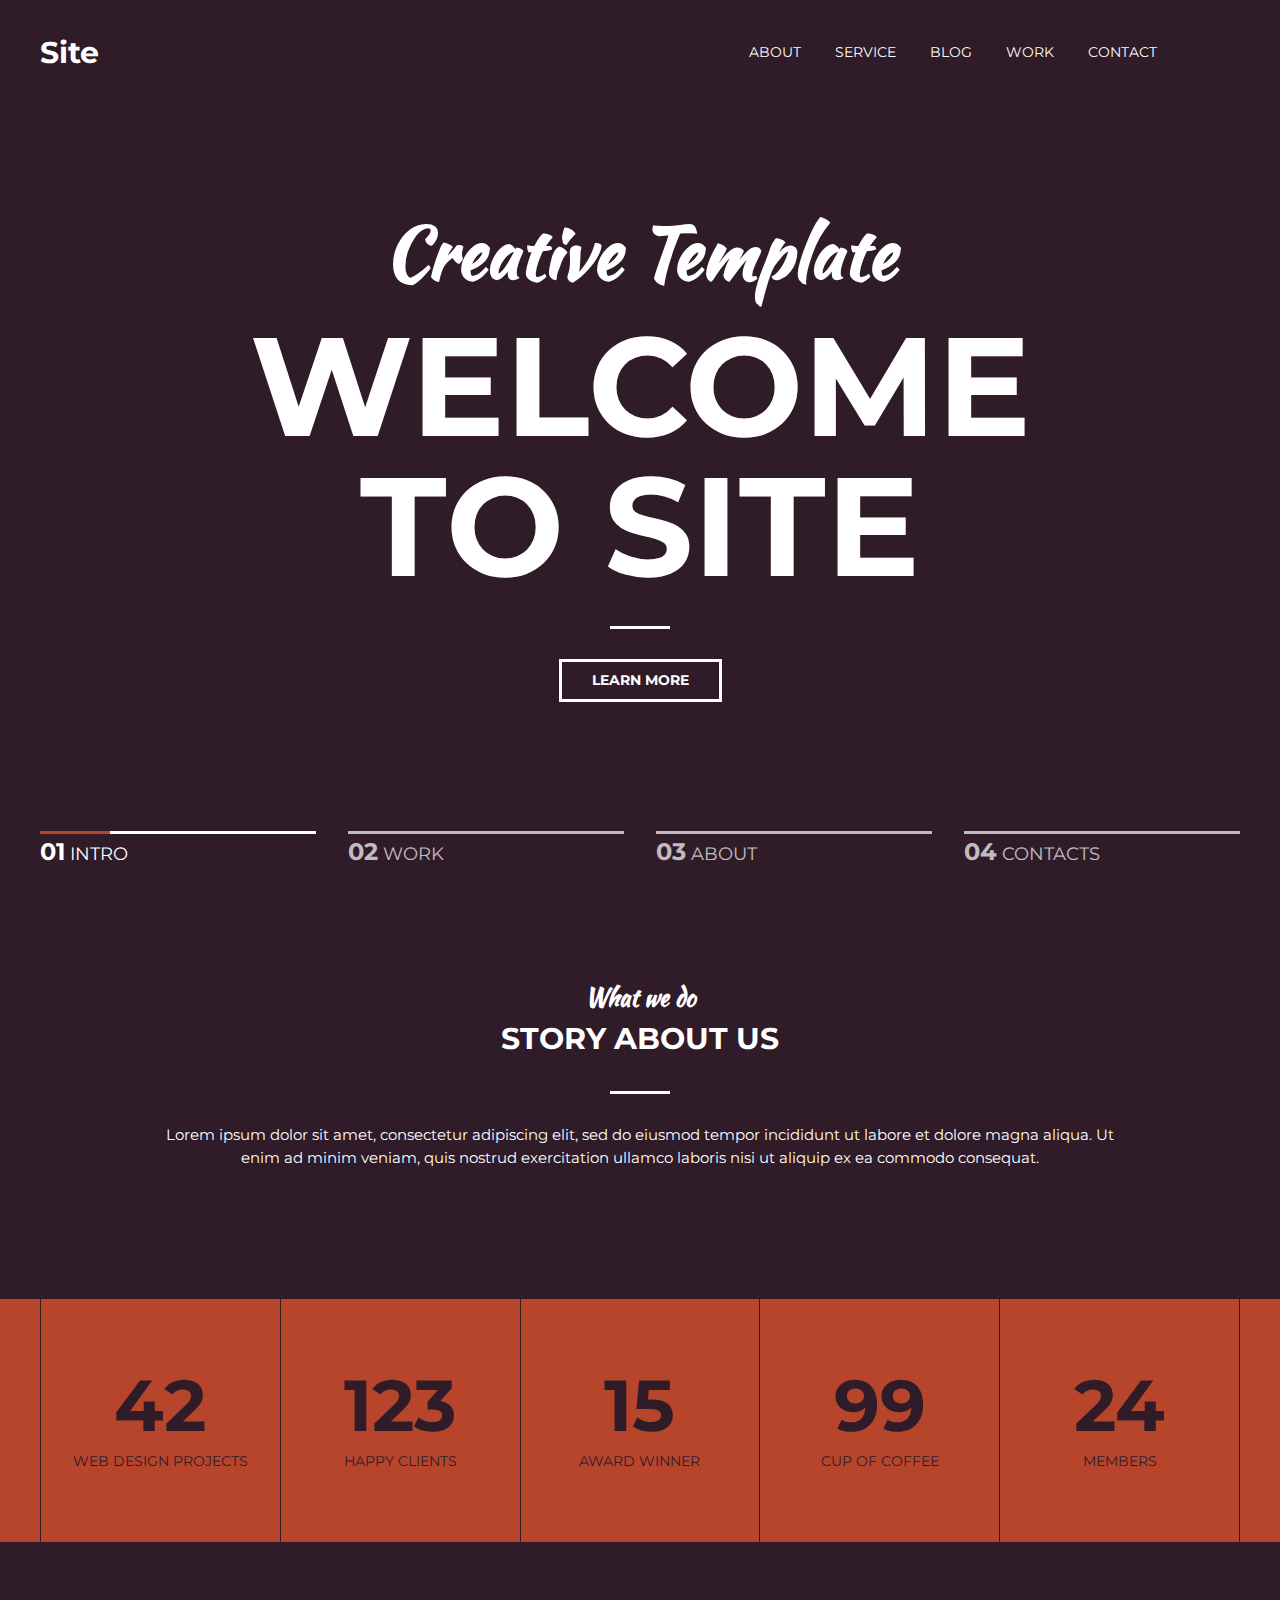
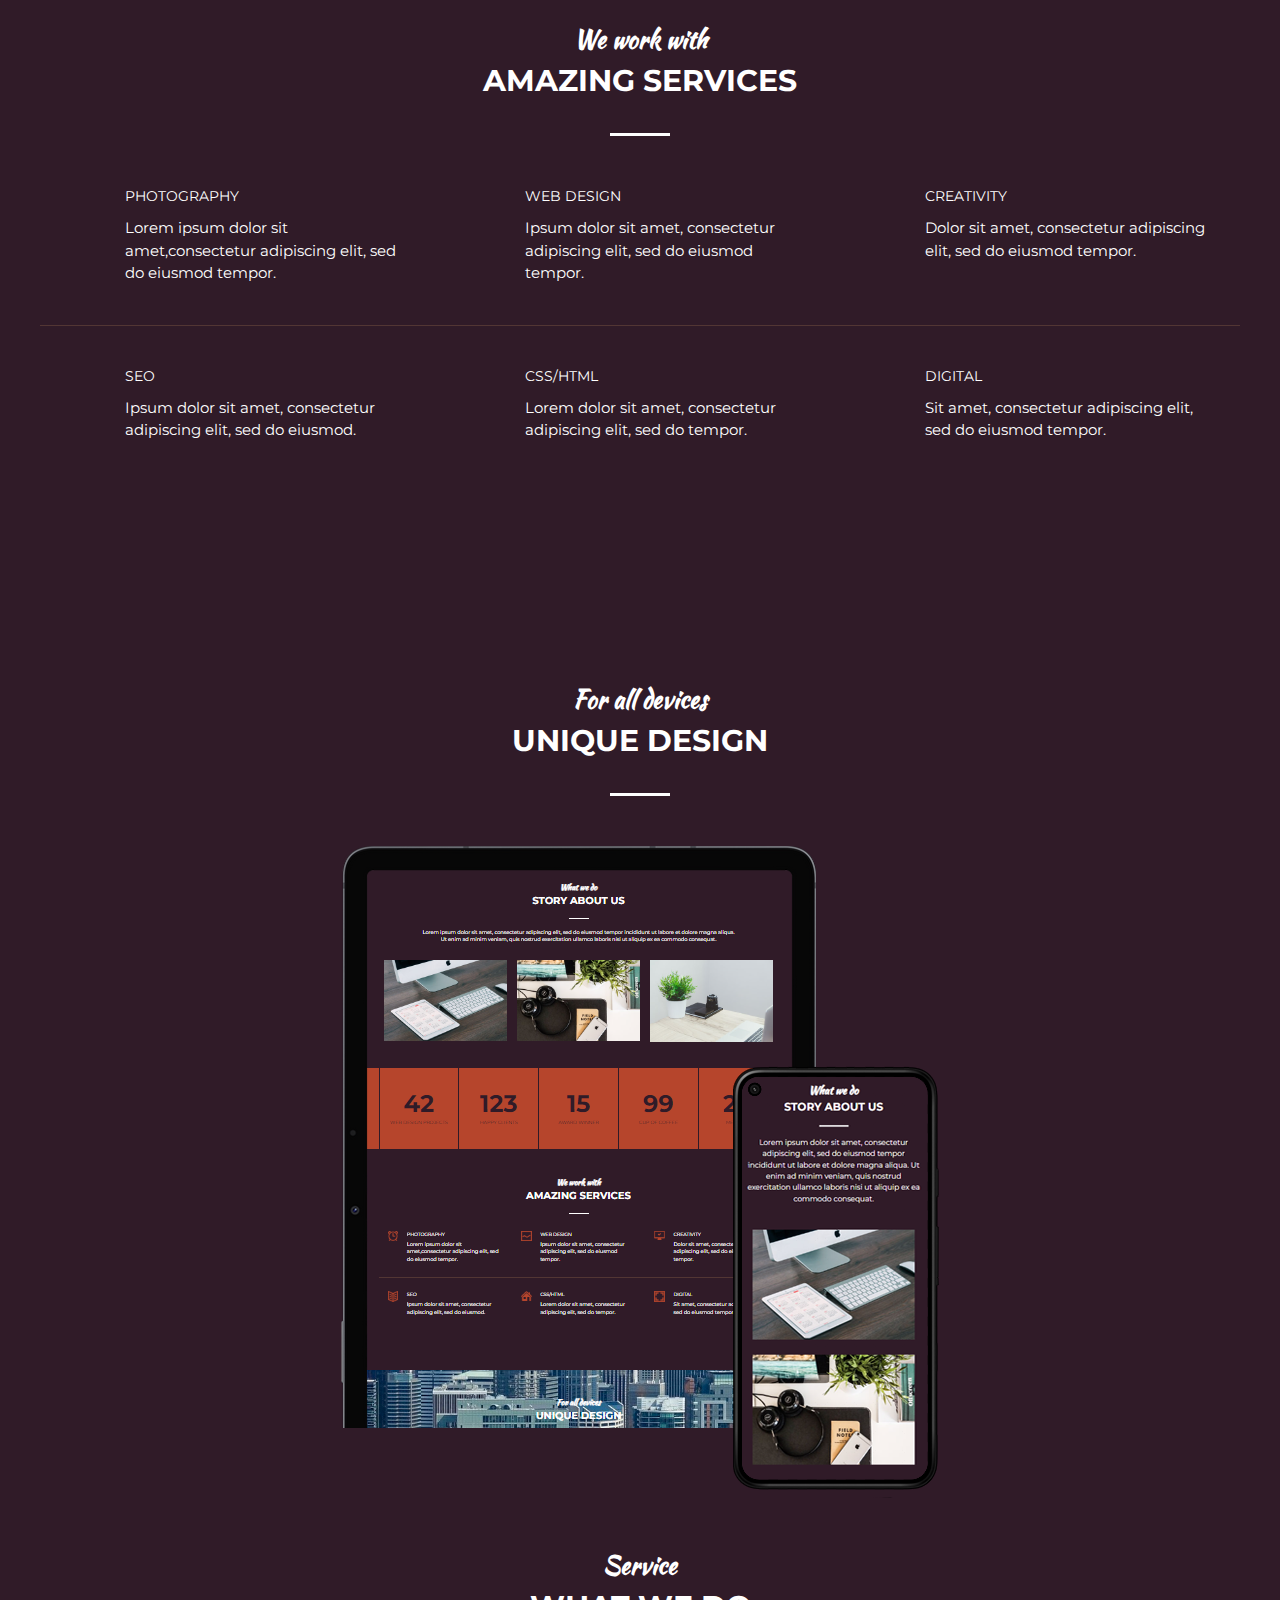
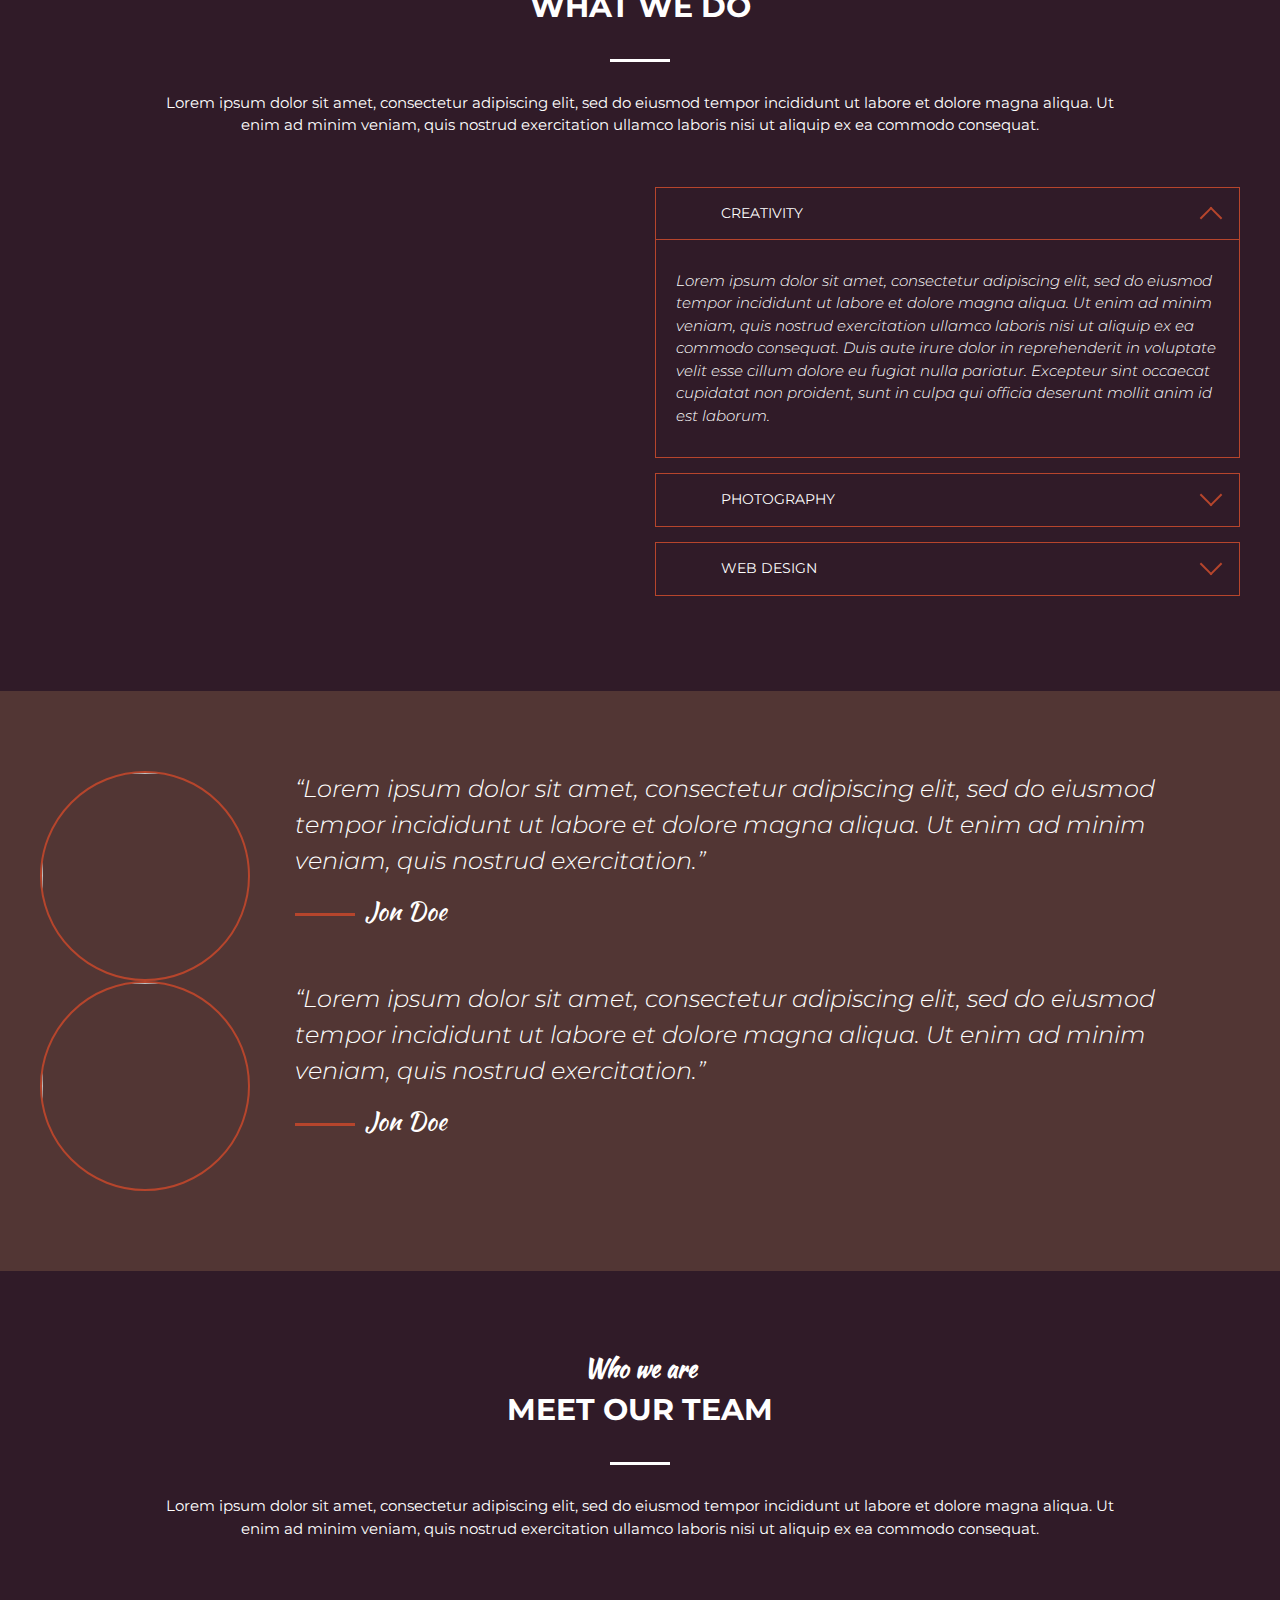
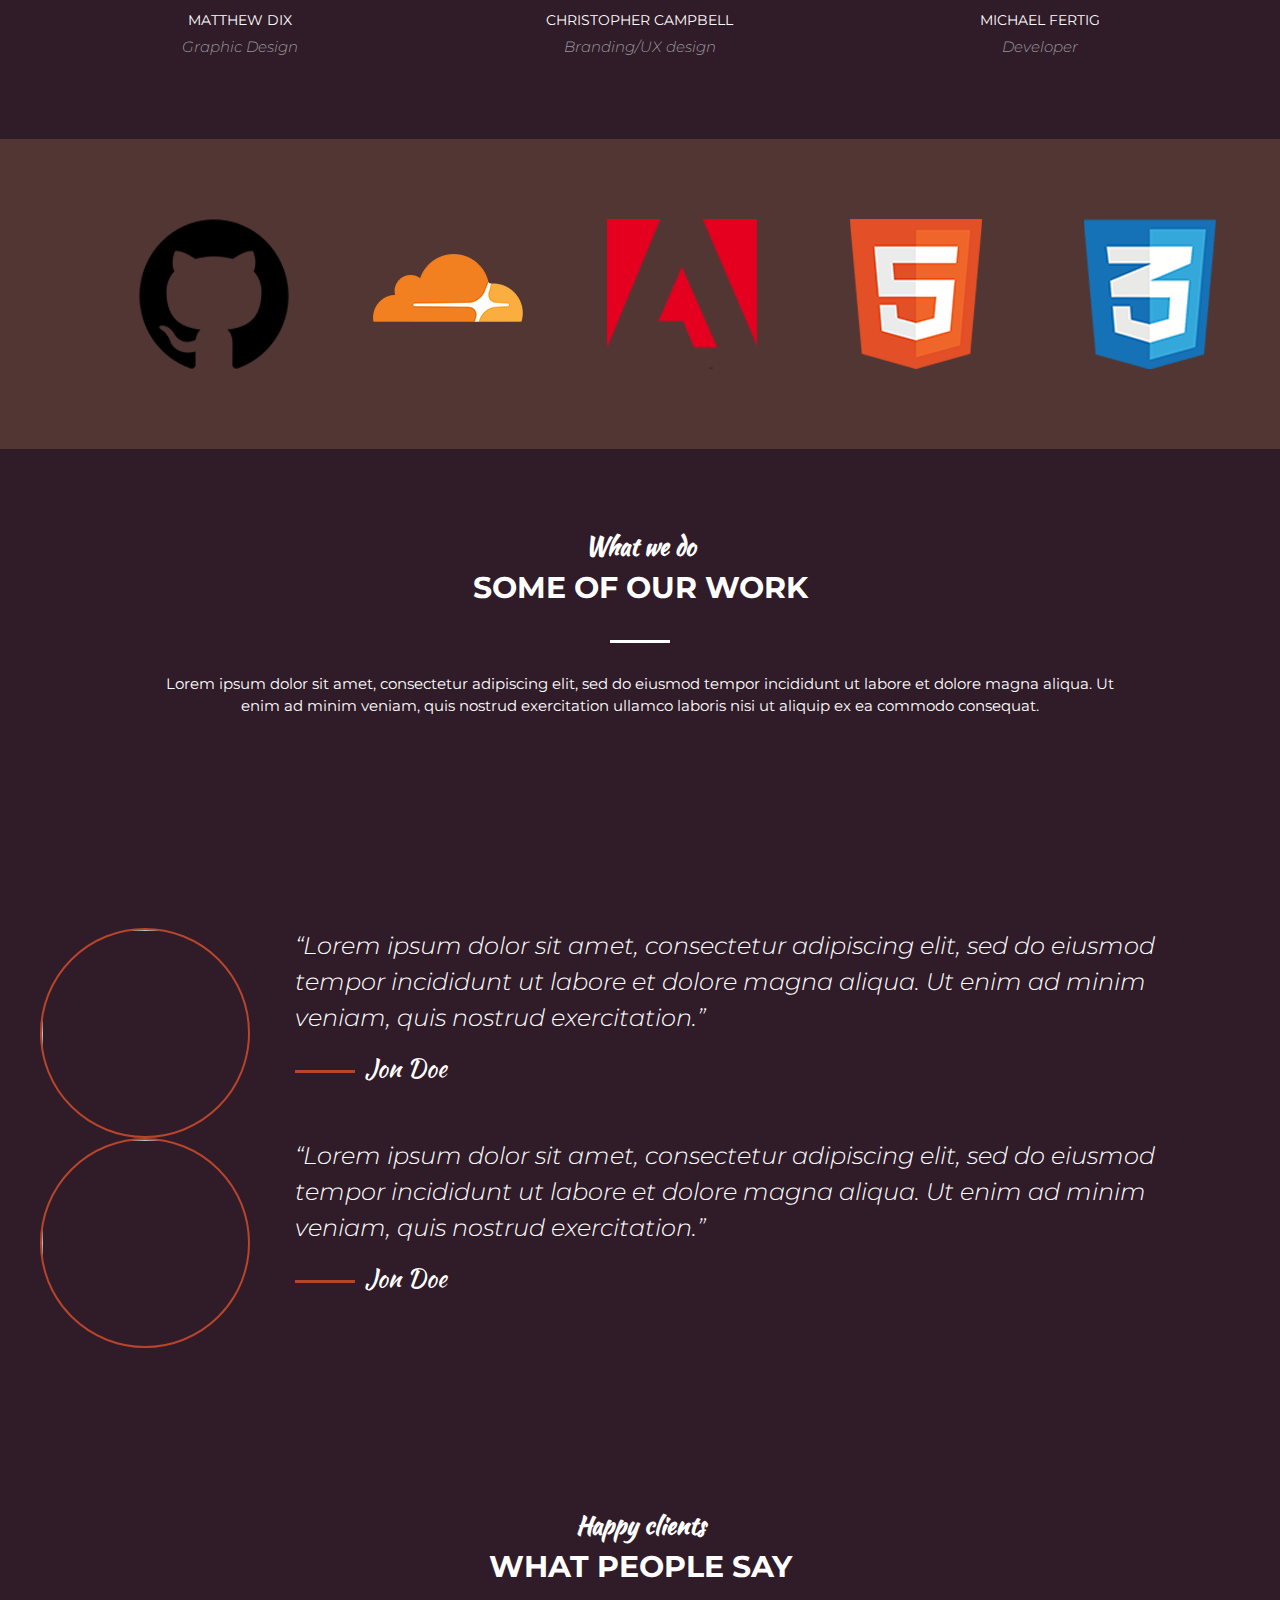
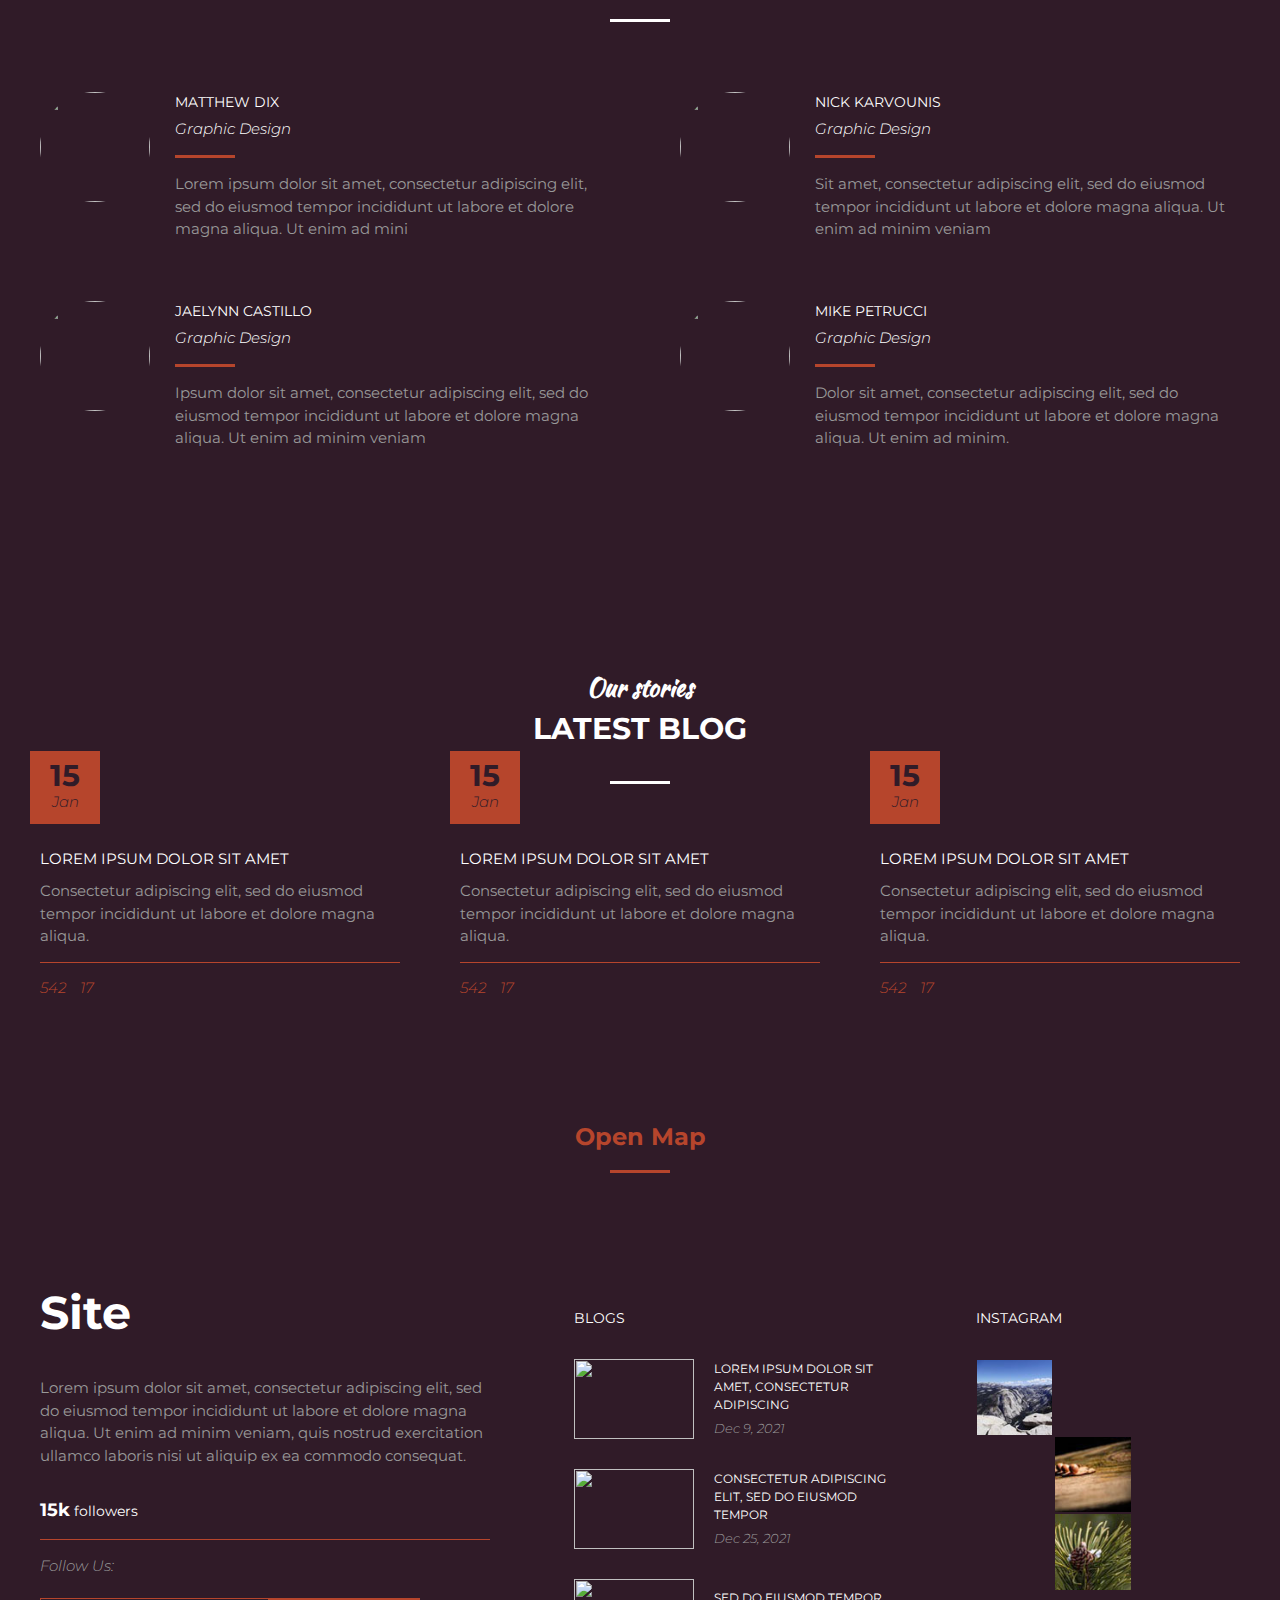
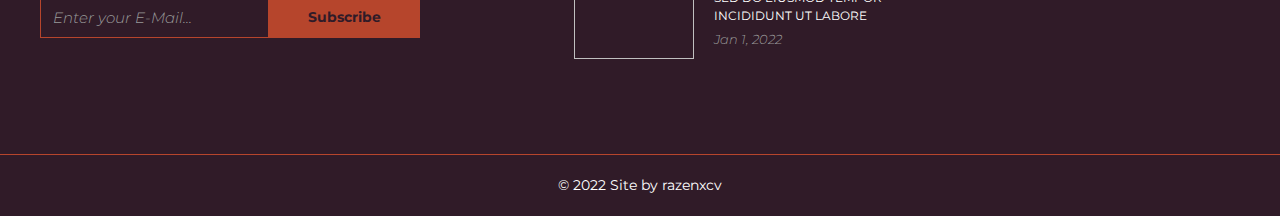
==== commit 3b31103b: "update" ====
--- a/index.html
+++ b/index.html
@@ -8,20 +8,21 @@
             <link rel="preconnect" href="https://fonts.gstatic.com" crossorigin>
             <link href="https://fonts.googleapis.com/css2?family=Kaushan+Script&family=Montserrat:ital,wght@0,100;0,200;0,300;0,400;0,500;0,600;0,700;0,800;0,900;1,100;1,200;1,300;1,400;1,500;1,600;1,700;1,800;1,900&family=Roboto:ital,wght@0,100;0,300;0,400;0,500;0,700;0,900;1,100;1,300;1,400;1,500;1,700;1,900&display=swap" rel="stylesheet">
             <script src="https://kit.fontawesome.com/6c661b8ce2.js" crossorigin="anonymous"></script>
+            <link rel="stylesheet" type="text/css" href="https://cdn.jsdelivr.net/npm/slick-carousel@1.8.1/slick/slick.css"/>
             <title>Site Example</title>
         </head>
         <body>
 
-            <header class="header">
+            <header class="header" id="header"> <!--header.fixed-->
                 <div class="container">
                     <div class="header__inner">
-                        <div class="header__logo">Site</div>
-                        <nav class="nav">
-                            <a class="nav__link active" href="#">About</a>
-                            <a class="nav__link" href="#">Service</a>
-                            <a class="nav__link" href="#">Blog</a>
-                            <a class="nav__link" href="#">Work</a>
-                            <a class="nav__link" href="#">Contact</a>
+                        <div class="header__logo" data-scroll="#intro">Site</div>
+                        <nav class="nav" id="nav">
+                            <a class="nav__link" href="#" data-scroll="#about">About</a>
+                            <a class="nav__link" href="#" data-scroll="#services">Service</a>
+                            <a class="nav__link" href="#" data-scroll="#blog">Blog</a>
+                            <a class="nav__link" href="#" data-scroll="#works">Work</a>
+                            <a class="nav__link" href="#" data-scroll="#footer">Contact</a>
                             <a class="nav__link" href="#">
                                 <i class="fa-solid fa-cart-shopping"></i>
                             </a>
@@ -29,13 +30,16 @@
                                 <i class="fa-solid fa-magnifying-glass"></i>
                             </a>
                         </nav>
+                        <button class="nav__toggle" id="nav__toggle" type="button">
+                            <span class="nav__toggle--item">menu</span>
+                        </button>
                     </div>
                 </div>
             </header>
 
 <div class="page">
 
-        <div class="intro">
+        <div class="intro" id="intro">
             <div class="container">
                 <div class="intro__inner">
                     <h2 class="intro__suptitle">Creative Template</h2>
@@ -69,7 +73,7 @@
             </div>
         </div> <!-- .intro -->
 <!------------------------------------------------------------------------------->
-    <section class="section">
+    <section class="section" id="about">
         <div class="container">
 
             <div class="section__header">
@@ -144,7 +148,7 @@
         </div>
     </div>
 <!------------------------------------------------------------------------------->
-    <section class="section">
+    <section class="section" id="services">
         <div class="container">
 
             <div class="section__header">
@@ -263,12 +267,12 @@
                     <div class="accordion">
 
 
-                        <div class="accordion__item active">
+                        <div class="accordion__item active" data-collapse="#wedo_1">
                             <div class="accordion__header">
                                 <img class="accordion__icon" src="/img/images/what-we-do/img2.png" alt="">
                                 <div class="accordion__title">Creativity</div>
                             </div>
-                            <div class="accordion__content">
+                            <div class="accordion__content" id="wedo_1">
                                 <p>
                                     Lorem ipsum dolor sit amet, consectetur adipiscing elit, sed do eiusmod tempor incididunt ut labore et dolore magna aliqua. Ut enim ad minim veniam, quis nostrud exercitation ullamco laboris nisi ut aliquip ex ea commodo consequat. Duis aute irure dolor in reprehenderit in voluptate velit esse cillum dolore eu fugiat nulla pariatur. Excepteur sint occaecat cupidatat non proident, sunt in culpa qui officia deserunt mollit anim id est laborum.
                                 </p>
@@ -276,12 +280,12 @@
                         </div> <!-- end .accordion__item -->
                         
 
-                        <div class="accordion__item">
+                        <div class="accordion__item" data-collapse="#wedo_2">
                             <div class="accordion__header">
                                 <img class="accordion__icon" src="/img/images/what-we-do/img1.png" alt="">
                                 <div class="accordion__title">Photography</div>
                             </div>
-                            <div class="accordion__content">
+                            <div class="accordion__content" id="wedo_2">
                                 <p>
                                     Lorem ipsum dolor sit amet, consectetur adipiscing elit, sed do eiusmod tempor incididunt ut labore et dolore magna aliqua. Ut enim ad minim veniam, quis nostrud exercitation ullamco laboris nisi ut aliquip ex ea commodo consequat. Duis aute irure dolor in reprehenderit in voluptate velit esse cillum dolore eu fugiat nulla pariatur. Excepteur sint occaecat cupidatat non proident, sunt in culpa qui officia deserunt mollit anim id est laborum.
                                 </p>
@@ -289,12 +293,12 @@
                         </div> <!-- end .accordion__item -->
 
                         
-                        <div class="accordion__item">
+                        <div class="accordion__item" data-collapse="#wedo_3">
                             <div class="accordion__header">
                                 <img class="accordion__icon" src="/img/images/what-we-do/img3.png" alt="">
                                 <div class="accordion__title">Web Design</div>
                             </div>
-                            <div class="accordion__content">
+                            <div class="accordion__content" id="wedo_3">
                                 <p>
                                     Lorem ipsum dolor sit amet, consectetur adipiscing elit, sed do eiusmod tempor incididunt ut labore et dolore magna aliqua. Ut enim ad minim veniam, quis nostrud exercitation ullamco laboris nisi ut aliquip ex ea commodo consequat. Duis aute irure dolor in reprehenderit in voluptate velit esse cillum dolore eu fugiat nulla pariatur. Excepteur sint occaecat cupidatat non proident, sunt in culpa qui officia deserunt mollit anim id est laborum.
                                 </p>
@@ -313,15 +317,29 @@
         <div class="container">
 
             <div class="reviews">
-                <a class="reviews__btn reviews__btn--prev" href="#">Prev</a>
-                <a class="reviews__btn reviews__btn--next" href="#">Next</a>
-                <div class="reviews__item">
-                    <img class="reviews__photo" src="/img/images/imgA.png" alt="">
-                    <div class="reviews__text">
-                        “Lorem ipsum dolor sit amet, consectetur adipiscing elit, sed do eiusmod tempor incididunt ut labore et dolore magna aliqua. Ut enim ad minim veniam, quis nostrud exercitation.”
-                    </div> <!-- end .revies__text -->
-                    <div class="reviews__author">Jon Doe</div>
-                </div> <!-- end .reviews__item -->
+                <!-- <a class="reviews__btn reviews__btn--prev" href="#">Prev</a>
+                <a class="reviews__btn reviews__btn--next" href="#">Next</a> -->
+                    <div data-slider>
+                        <div>
+                            <div class="reviews__item">
+                                <img class="reviews__photo" src="/img/images/imgA.png" alt="">
+                                <div class="reviews__text">
+                                    “Lorem ipsum dolor sit amet, consectetur adipiscing elit, sed do eiusmod tempor incididunt ut labore et dolore magna aliqua. Ut enim ad minim veniam, quis nostrud exercitation.”
+                                </div> <!-- end .revies__text -->
+                                <div class="reviews__author">Jon Doe</div>
+                            </div> <!-- end .reviews__item -->
+                        </div>
+
+                        <div>
+                            <div class="reviews__item">
+                                <img class="reviews__photo" src="/img/images/imgA.png" alt="">
+                                <div class="reviews__text">
+                                    “Lorem ipsum dolor sit amet, consectetur adipiscing elit, sed do eiusmod tempor incididunt ut labore et dolore magna aliqua. Ut enim ad minim veniam, quis nostrud exercitation.”
+                                </div> <!-- end .revies__text -->
+                                <div class="reviews__author">Jon Doe</div>
+                            </div> <!-- end .reviews__item -->
+                        </div>
+                    </div>
             </div> <!--end .reviews -->
         </div> <!-- end .container -->
     </div> <!--end .section--blue -->
@@ -468,7 +486,7 @@
         </div> <!-- end .container -->
     </div> <!-- end .section--blue-->
 <!------------------------------------------------------------------------------->
-    <section class="section">
+    <section class="section" id="works">
         <div class="conatiner">
 
             <div class="section__header">
@@ -550,16 +568,29 @@
     <div class="section">
         <div class="container">
 
-            <div class="reviews">
-                <a class="reviews__btn reviews__btn--prev" href="#">Prev</a>
-                <a class="reviews__btn reviews__btn--next" href="#">Next</a>
-                <div class="reviews__item">
-                    <img class="reviews__photo" src="/img/images/imgA.png" alt="">
-                    <div class="reviews__text">
-                        “Lorem ipsum dolor sit amet, consectetur adipiscing elit, sed do eiusmod tempor incididunt ut labore et dolore magna aliqua. Ut enim ad minim veniam, quis nostrud exercitation.”
-                    </div> <!-- end .revies__text -->
-                    <div class="reviews__author">Jon Doe</div>
-                </div> <!-- end .reviews__item -->
+                <div class="reviews">
+                    <div data-slider>
+                        <div>
+                            <div class="reviews__item">
+                                <img class="reviews__photo" src="/img/images/imgA.png" alt="">
+                                <div class="reviews__text">
+                                    “Lorem ipsum dolor sit amet, consectetur adipiscing elit, sed do eiusmod tempor incididunt ut labore et dolore magna aliqua. Ut enim ad minim veniam, quis nostrud exercitation.”
+                                </div> <!-- end .revies__text -->
+                                <div class="reviews__author">Jon Doe</div>
+                            </div> <!-- end .reviews__item -->
+                        </div>
+
+                        <div>
+                            <div class="reviews__item">
+                                <img class="reviews__photo" src="/img/images/imgA.png" alt="">
+                                <div class="reviews__text">
+                                    “Lorem ipsum dolor sit amet, consectetur adipiscing elit, sed do eiusmod tempor incididunt ut labore et dolore magna aliqua. Ut enim ad minim veniam, quis nostrud exercitation.”
+                                </div> <!-- end .revies__text -->
+                                <div class="reviews__author">Jon Doe</div>
+                            </div> <!-- end .reviews__item -->
+                        </div>
+                    </div>
+                </div>
             </div> <!--end .reviews -->
         </div> <!-- end .container -->
     </div> <!--end .section -->
@@ -614,7 +645,7 @@
         </div> <!-- end .container -->
     </section> <!-- end .section -->
 <!------------------------------------------------------------------------------->
-    <section class="section">
+    <section class="section" id="blog">
         <div class="container">
 
             <div class="section__header">
@@ -716,7 +747,7 @@
         </div> <!-- end .container -->
     </section>
 <!------------------------------------------------------------------------------->
-    <footer class="footer">
+    <footer class="footer" id="footer">
         <div class="container">
 
             <div class="footer__inner">
@@ -848,6 +879,8 @@
 <!------------------------------------------------------------------------------->
 
 </div> <!-- end .page -->
-
+            <script src="https://ajax.googleapis.com/ajax/libs/jquery/3.6.0/jquery.min.js"></script>
+            <script src="/js/app.js"></script>
+            <script type="text/javascript" src="https://cdn.jsdelivr.net/npm/slick-carousel@1.8.1/slick/slick.min.js"></script>
         </body>
     </html>--- a/css/style.css
+++ b/css/style.css
@@ -7,7 +7,13 @@
     line-height: 1.5;
     color: #fff;
 }
-
+/*
+default colors
+#301B28
+#B6452C
+#523634
+#DDC5A2
+*/
 *, 
 *:before,
 *:after{
@@ -64,6 +70,8 @@
     justify-content: center;
     width: 100%;
     height: 100vh;
+    min-height: 820px;
+    position: relative;
     background: url(../img/images/intro.jpg)
     center no-repeat;
     background-size: cover;
@@ -113,6 +121,22 @@
     z-index: 1000;
 }
 
+.header.fixed {
+    padding: 10px 0;
+    background-color: #301B28;
+    box-shadow: 0 3px 10px rgba(0, 0, 0, 0.2);
+    position: fixed;
+    top: 0;
+    left: 0;
+    right: 0;
+
+    transform: translate3d(0, 0, 0);
+}
+
+.header.active {
+    background-color: #301B28;
+}
+
 .header__inner {
     display: flex;
     justify-content: space-between;
@@ -129,6 +153,10 @@
 .nav {
     font-size: 14px;
     text-transform: uppercase;
+}
+
+.nav.active {
+    display: block;
 }
 
 .nav__link {
@@ -169,6 +197,80 @@
 
 .nav__link.active {
     color: #B6452C;
+}
+
+/* toggle navigation */
+.nav__toggle {
+    width: 30px;
+    padding: 10px 0;
+    display: none;
+    font-size: 0;
+    color: transparent;
+    border: 0;
+    background: none;
+    cursor: pointer;
+    position: absolute;
+    top: 24px;
+    right: 24px;
+    z-index: 1;
+}
+
+.nav__toggle:focus {
+    outline: 0;
+}
+
+.nav__toggle--item {
+    display: block;
+    width: 100%;
+    height: 3px;
+
+    background-color: #fff;
+    position: absolute;
+    top: 0;
+    right: 0;
+    bottom: 0;
+    left: 0;
+    margin: auto;
+
+    transition: background 0.2s linear;
+}
+
+.nav__toggle.active .nav__toggle--item {
+    background: none;
+}
+
+.nav__toggle--item:before,
+.nav__toggle--item:after {
+    content: "";
+    width: 100%;
+    height: 3px;
+
+    background-color: #fff;
+
+    position: absolute;
+    left: 0;
+    z-index: 1;
+
+    transition: transform 0.2s linear;
+}
+
+.nav__toggle--item:before {
+    top: -8px;
+}
+
+.nav__toggle--item:after {
+    bottom: -8px;
+}
+
+
+.nav__toggle.active .nav__toggle--item:before {
+    transform-origin: left top;
+    transform: rotate(45deg) translate3d(0, -2px, 0);
+}
+
+.nav__toggle.active .nav__toggle--item:after {
+    transform-origin: left bottom;
+    transform: rotate(-45deg) translate3d(0px, 3px, 0);
 }
 
 /* Button */
@@ -599,11 +701,15 @@
 
 /* reviews block */
 .reviews {
+    position: relative;
+}
+
+.reviews .slick-slider {
     padding: 0 110px;
-    position: relative;
 }
 
 .reviews__item {
+    min-height: 210px;
     padding-left: 255px;
     position: relative;
 }
@@ -645,17 +751,24 @@
     margin-right: 10px;
 }
 
-.reviews__btn {
+.slick-arrow {
+    display: block;
     font-size: 0;
     color: transparent;
-
+    border: 0;
+    background: none;
+    cursor: pointer;
     position: absolute;
     top: 50%;
     z-index: 1;
     transform: translateY(-50%);
 }
 
-.reviews__btn:after {
+.slick-arrow:focus {
+    outline: 0;
+}
+
+.slick-arrow:after {
     content: "";
     display: block;
     width: 16px;
@@ -665,12 +778,13 @@
     border-left: 2px solid #B6452C;
 }
 
-.reviews__btn--prev {
+.slick-prev {
     left: 0;
     transform: rotate(-45deg);
 }
 
-.reviews__btn--next {
+.reviews__btn--next,
+.slick-next {
     right: 0;
     transform: rotate(135deg);
 }
@@ -1230,7 +1344,7 @@
     }
 
     /* reviews */
-    .reviews {
+    .reviews .slick-slider {
         padding-left: 0 60px;
     }
 
@@ -1279,10 +1393,34 @@
 }    
 
 @media (max-width: 770px) {
-    
+    /* intro */
+    .intro {
+        min-height: 650px;
+    }
+
+    /* header */
+    .header {
+        padding: 10px 0;
+    }
+
     /* nav */
     .nav {
         display: none;
+        width: 100%;
+        position: absolute;
+        top: 100%;
+        left: 0;
+        background-color: #301B28;
+    }
+
+    .nav__link {
+        display: block;
+        margin: 0;
+        padding: 8px 20px;
+    }
+    
+    .nav__toggle {
+        display: block;
     }
 
     /* section */
@@ -1452,11 +1590,11 @@
     }
 
      /* reviews */
-     .reviews {
+     .reviews .slick-slider {
         padding: 0;
      }
 
-     .reviews__btn {
+     .slick-arrow {
          top: 20%;
      }
 
